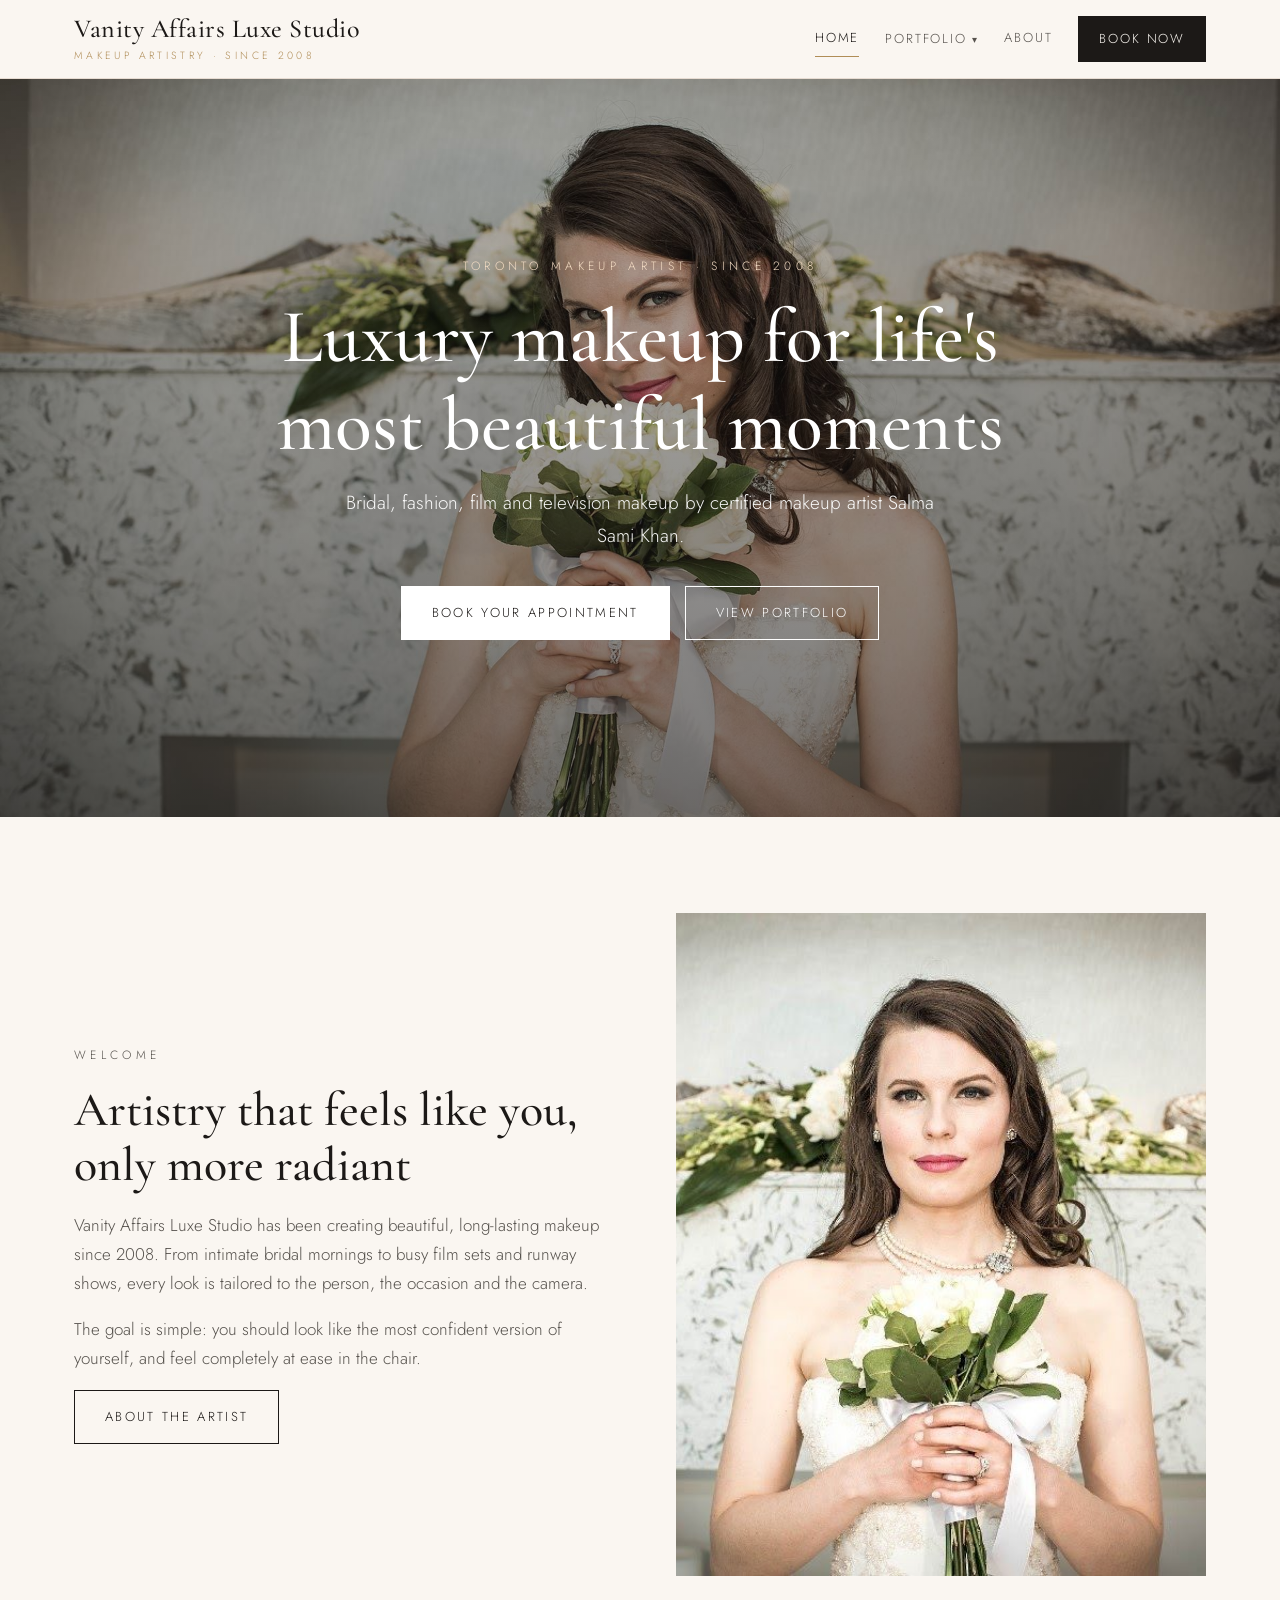
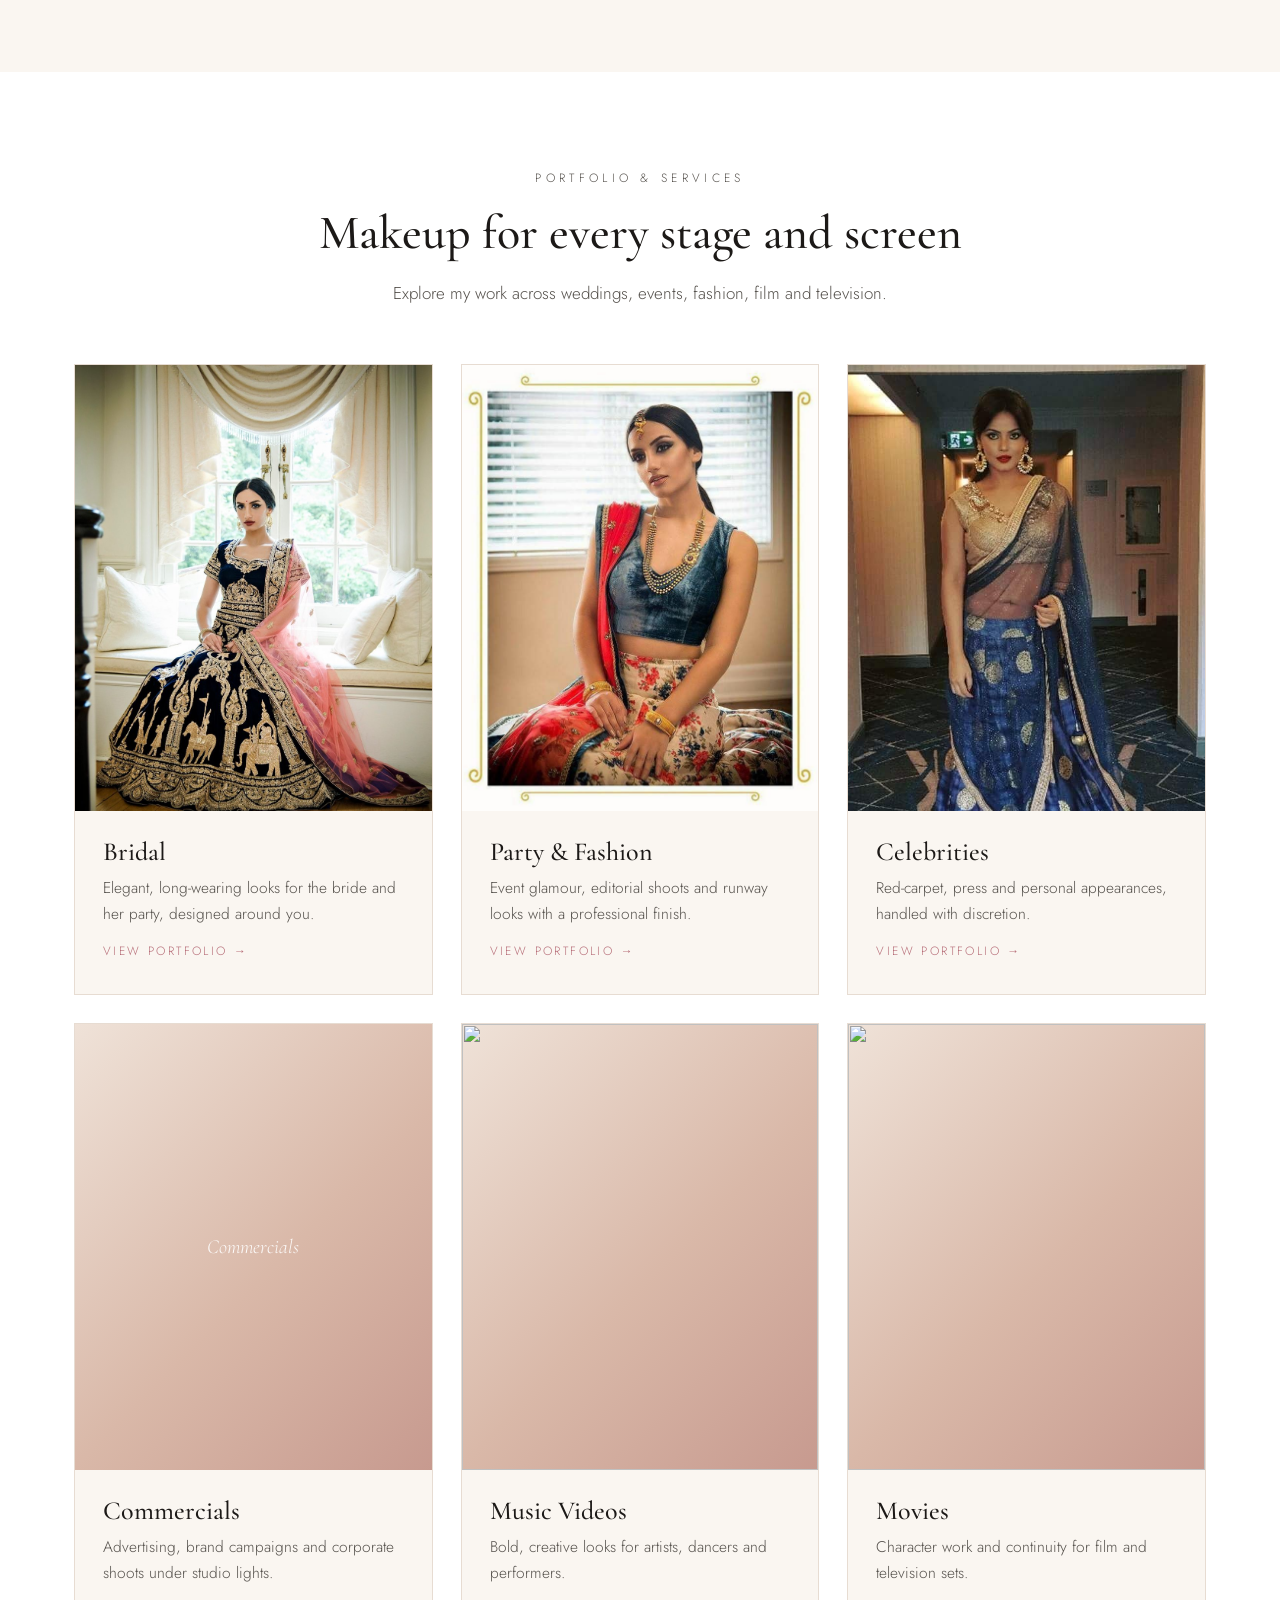
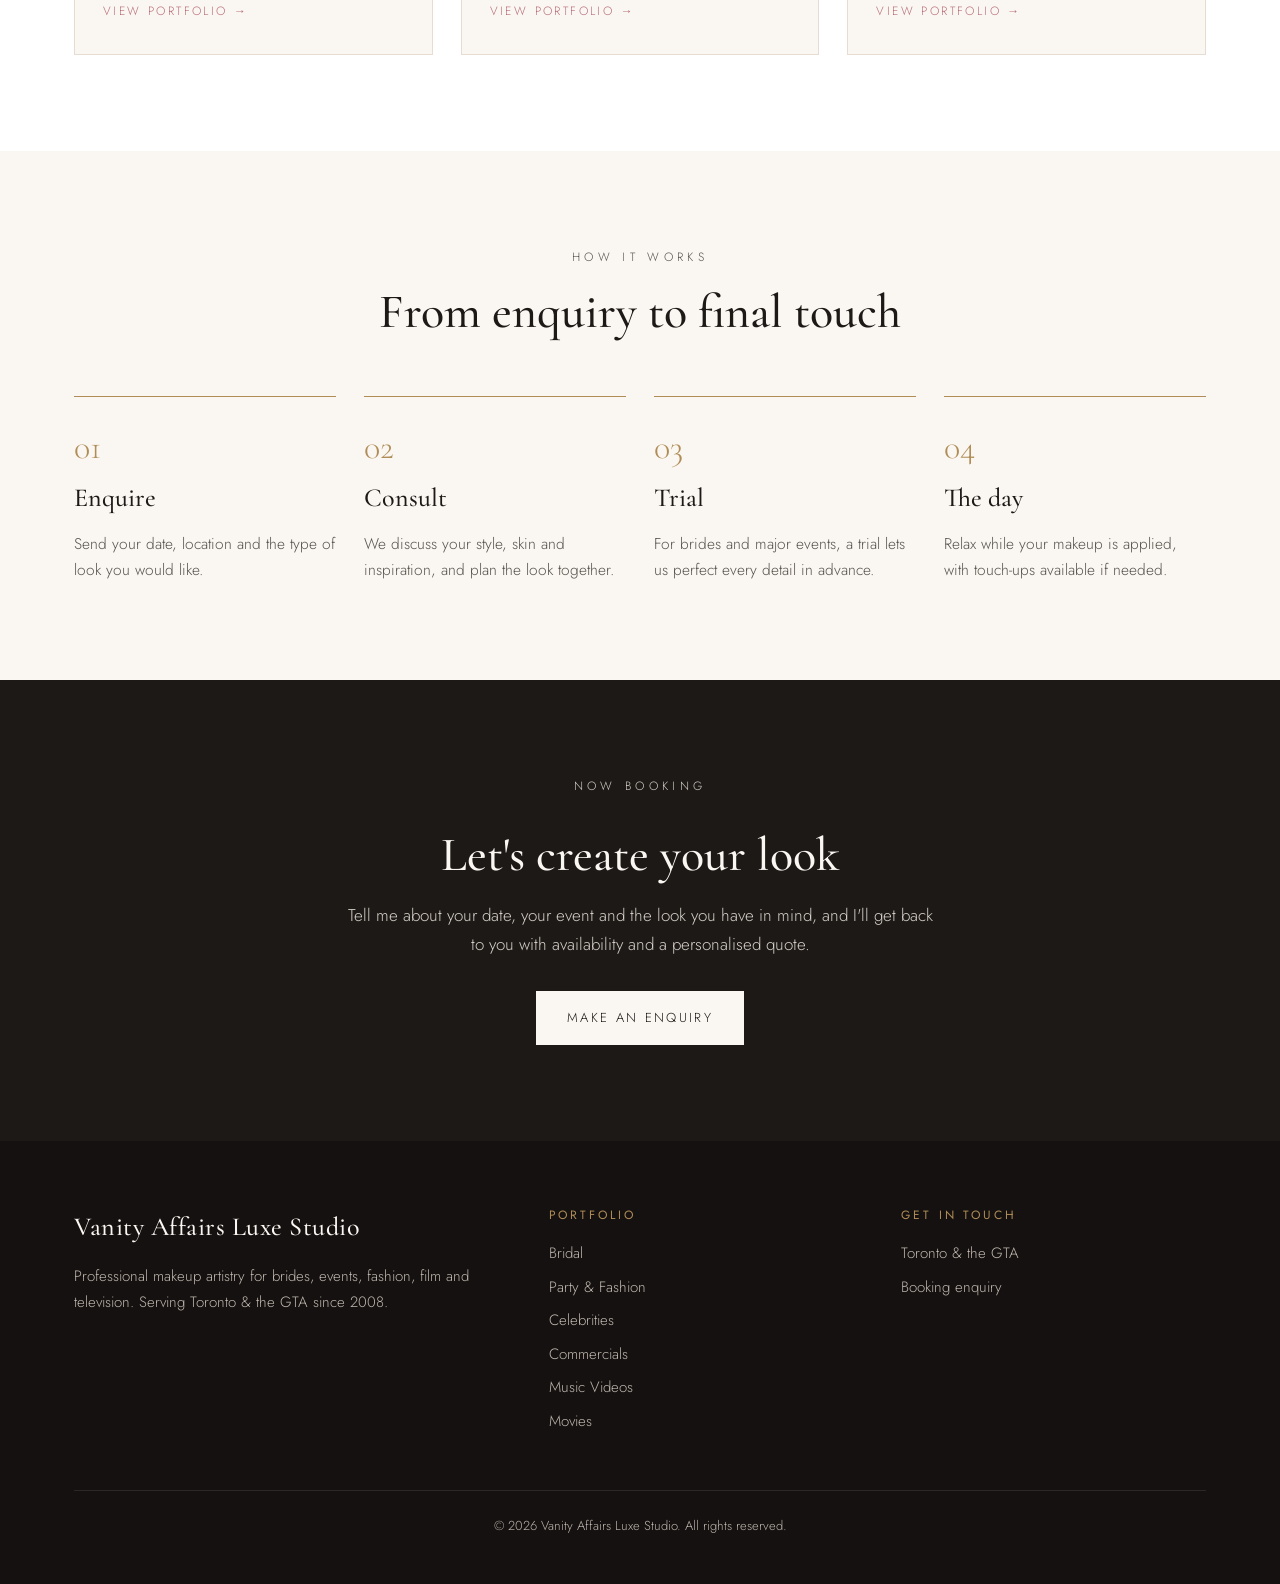
==== index.html @ a789eddb "Embed music video and film YouTube videos from the Google Site Co-Authored-By: Claude Opus 5.5 <nore" ====
<!DOCTYPE html>
<html lang="en">
<head>
<meta charset="utf-8">
<meta name="viewport" content="width=device-width, initial-scale=1">
<title>Vanity Affairs Luxe Studio | Bridal, Film &amp; Fashion Makeup Artist in Toronto</title>
<meta name="description" content="Vanity Affairs Luxe Studio: luxury bridal, party, fashion, film and television makeup in Toronto and the GTA since 2008.">
<meta property="og:title" content="Vanity Affairs Luxe Studio | Bridal, Film &amp; Fashion Makeup Artist in Toronto">
<meta property="og:description" content="Vanity Affairs Luxe Studio: luxury bridal, party, fashion, film and television makeup in Toronto and the GTA since 2008.">
<meta property="og:type" content="website">
<link rel="preconnect" href="https://fonts.googleapis.com">
<link rel="preconnect" href="https://fonts.gstatic.com" crossorigin>
<link href="https://fonts.googleapis.com/css2?family=Cormorant+Garamond:ital,wght@0,400;0,500;1,400&family=Jost:wght@300;400&display=swap" rel="stylesheet">
<link rel="stylesheet" href="assets/style.css">
</head>
<body>
<header class="site-header">
  <div class="wrap header-inner">
    <a class="brand" href="index.html">
      <span class="brand-name">Vanity Affairs Luxe Studio</span>
      <span class="brand-tag">Makeup Artistry · Since 2008</span>
    </a>
    <button class="menu-toggle" aria-label="Open menu" aria-expanded="false"><span></span><span></span><span></span></button>
    <nav class="nav" aria-label="Main">
      <a href="index.html" aria-current="page">Home</a>
      <div class="dropdown">
        <button type="button">Portfolio</button>
        <div class="dropdown-menu">
<a href="bridal.html">Bridal</a>
<a href="party-fashion.html">Party &amp; Fashion</a>
<a href="celebrities.html">Celebrities</a>
<a href="commercials.html">Commercials</a>
<a href="music-videos.html">Music Videos</a>
<a href="movies.html">Movies</a>
        </div>
      </div>
      <a href="about.html">About</a>
      <a class="btn" href="contact.html">Book Now</a>
    </nav>
  </div>
</header>
<main>
<section class="hero" style="background-image: linear-gradient(180deg, rgba(28,25,23,.30), rgba(28,25,23,.60)), url(images/home/hero.jpg)">
  <div class="hero-inner">
    <p class="eyebrow">Toronto Makeup Artist · Since 2008</p>
    <h1>Luxury makeup for life's most beautiful moments</h1>
    <p class="lead">Bridal, fashion, film and television makeup by certified makeup artist Salma Sami Khan.</p>
    <a class="btn" href="contact.html">Book your appointment</a>
    <a class="btn btn-ghost" href="#portfolio">View portfolio</a>
  </div>
</section>

<section>
  <div class="wrap intro-grid">
    <div>
      <p class="eyebrow">Welcome</p>
      <h2>Artistry that feels like you, only more radiant</h2>
      <p>Vanity Affairs Luxe Studio has been creating beautiful, long-lasting makeup since 2008. From intimate bridal mornings to busy film sets and runway shows, every look is tailored to the person, the occasion and the camera.</p>
      <p>The goal is simple: you should look like the most confident version of yourself, and feel completely at ease in the chair.</p>
      <a class="btn btn-ghost" href="about.html">About the artist</a>
    </div>
    <div class="photo"><img src="images/bridal/02.jpg" alt="Bride with soft glam makeup holding a white bouquet" loading="lazy"></div>
  </div>
</section>

<section class="alt" id="portfolio">
  <div class="wrap">
    <div class="section-head">
      <p class="eyebrow">Portfolio & Services</p>
      <h2>Makeup for every stage and screen</h2>
      <p>Explore my work across weddings, events, fashion, film and television.</p>
    </div>
    <div class="cards">
<a class="card" href="bridal.html">
  <div class="photo"><img src="images/bridal/01.jpg" alt="" loading="lazy"></div>
  <div class="card-body"><h3>Bridal</h3><p>Elegant, long-wearing looks for the bride and her party, designed around you.</p><span class="card-link">View portfolio →</span></div>
</a>
<a class="card" href="party-fashion.html">
  <div class="photo"><img src="images/party-fashion/01.jpg" alt="" loading="lazy"></div>
  <div class="card-body"><h3>Party &amp; Fashion</h3><p>Event glamour, editorial shoots and runway looks with a professional finish.</p><span class="card-link">View portfolio →</span></div>
</a>
<a class="card" href="celebrities.html">
  <div class="photo"><img src="images/celebrities/01.jpg" alt="" loading="lazy"></div>
  <div class="card-body"><h3>Celebrities</h3><p>Red-carpet, press and personal appearances, handled with discretion.</p><span class="card-link">View portfolio →</span></div>
</a>
<a class="card" href="commercials.html">
  <div class="photo placeholder" data-label="Commercials"></div>
  <div class="card-body"><h3>Commercials</h3><p>Advertising, brand campaigns and corporate shoots under studio lights.</p><span class="card-link">View portfolio →</span></div>
</a>
<a class="card" href="music-videos.html">
  <div class="photo"><img src="https://i.ytimg.com/vi/5KL-JAe4KfM/hqdefault.jpg" alt="" loading="lazy"></div>
  <div class="card-body"><h3>Music Videos</h3><p>Bold, creative looks for artists, dancers and performers.</p><span class="card-link">View portfolio →</span></div>
</a>
<a class="card" href="movies.html">
  <div class="photo"><img src="https://i.ytimg.com/vi/oJsH4sM5BdM/hqdefault.jpg" alt="" loading="lazy"></div>
  <div class="card-body"><h3>Movies</h3><p>Character work and continuity for film and television sets.</p><span class="card-link">View portfolio →</span></div>
</a>
    </div>
  </div>
</section>

<section>
  <div class="wrap">
    <div class="section-head">
      <p class="eyebrow">How it works</p>
      <h2>From enquiry to final touch</h2>
    </div>
    <div class="steps">
      <div class="step"><h3>Enquire</h3><p>Send your date, location and the type of look you would like.</p></div>
      <div class="step"><h3>Consult</h3><p>We discuss your style, skin and inspiration, and plan the look together.</p></div>
      <div class="step"><h3>Trial</h3><p>For brides and major events, a trial lets us perfect every detail in advance.</p></div>
      <div class="step"><h3>The day</h3><p>Relax while your makeup is applied, with touch-ups available if needed.</p></div>
    </div>
  </div>
</section>

<section class="cta-band">
  <div class="wrap">
    <p class="eyebrow">Now booking</p>
    <h2>Let's create your look</h2>
    <p>Tell me about your date, your event and the look you have in mind, and I'll get back to you with availability and a personalised quote.</p>
    <a class="btn" href="contact.html">Make an enquiry</a>
  </div>
</section>
</main>
<footer class="site-footer">
  <div class="wrap">
    <div class="footer-grid">
      <div>
        <span class="brand-name">Vanity Affairs Luxe Studio</span>
        <p>Professional makeup artistry for brides, events, fashion, film and television. Serving Toronto &amp; the GTA since 2008.</p>
      </div>
      <div>
        <h4>Portfolio</h4>
        <ul>
<li><a href="bridal.html">Bridal</a></li>
<li><a href="party-fashion.html">Party &amp; Fashion</a></li>
<li><a href="celebrities.html">Celebrities</a></li>
<li><a href="commercials.html">Commercials</a></li>
<li><a href="music-videos.html">Music Videos</a></li>
<li><a href="movies.html">Movies</a></li>
        </ul>
      </div>
      <div>
        <h4>Get in touch</h4>
        <ul>
<li>Toronto &amp; the GTA</li>
          <li><a href="contact.html">Booking enquiry</a></li>
        </ul>
      </div>
    </div>
    <p class="copyright">© <span id="year">2026</span> Vanity Affairs Luxe Studio. All rights reserved.</p>
  </div>
</footer>
<script>
  document.getElementById('year').textContent = new Date().getFullYear();
  const t = document.querySelector('.menu-toggle'), n = document.querySelector('.nav');
  t.addEventListener('click', () => { const o = n.classList.toggle('open'); t.setAttribute('aria-expanded', o); });
</script>
</body>
</html>
---- assets/style.css ----
/* Vanity Affairs Luxe Studio — site styles */
:root {
  --ink: #1c1917;
  --ink-soft: #57534e;
  --cream: #faf6f1;
  --blush: #f1e4dc;
  --rose: #b76e79;
  --gold: #b08d57;
  --line: #e7dcd2;
  --white: #ffffff;
  --serif: "Cormorant Garamond", Georgia, "Times New Roman", serif;
  --sans: "Jost", "Helvetica Neue", Arial, sans-serif;
  --max: 1180px;
}

*, *::before, *::after { box-sizing: border-box; }
html { scroll-behavior: smooth; }
body {
  margin: 0;
  font-family: var(--sans);
  font-weight: 300;
  color: var(--ink);
  background: var(--cream);
  line-height: 1.7;
  font-size: 17px;
}
img { max-width: 100%; display: block; }
a { color: inherit; }

.wrap { max-width: var(--max); margin: 0 auto; padding: 0 24px; }

/* ---------- Header ---------- */
.site-header {
  position: sticky; top: 0; z-index: 50;
  background: rgba(250, 246, 241, 0.94);
  backdrop-filter: blur(8px);
  border-bottom: 1px solid var(--line);
}
.header-inner {
  display: flex; align-items: center; justify-content: space-between;
  height: 78px;
}
.brand { text-decoration: none; line-height: 1.1; }
.brand-name {
  font-family: var(--serif); font-size: 26px; font-weight: 500; letter-spacing: 0.02em;
  display: block;
}
.brand-tag {
  font-size: 10.5px; letter-spacing: 0.32em; text-transform: uppercase; color: var(--gold);
}
.nav { display: flex; align-items: center; gap: 26px; }
.nav a {
  text-decoration: none; font-size: 13px; letter-spacing: 0.14em; text-transform: uppercase;
  color: var(--ink-soft); padding: 6px 0; border-bottom: 1px solid transparent;
  transition: color .2s, border-color .2s;
}
.nav a:hover, .nav a[aria-current="page"] { color: var(--ink); border-color: var(--gold); }
.dropdown { position: relative; }
.dropdown > button {
  background: none; border: 0; font: inherit; cursor: pointer;
  font-size: 13px; letter-spacing: 0.14em; text-transform: uppercase; color: var(--ink-soft);
  padding: 6px 0;
}
.dropdown > button::after { content: " ▾"; font-size: 10px; }
.dropdown-menu {
  position: absolute; top: 100%; left: -18px; min-width: 210px;
  background: var(--white); border: 1px solid var(--line);
  box-shadow: 0 18px 40px rgba(28, 25, 23, 0.08);
  padding: 10px 0; display: none;
}
.dropdown:hover .dropdown-menu, .dropdown:focus-within .dropdown-menu { display: block; }
.dropdown-menu a { display: block; padding: 9px 20px; border: 0; }
.dropdown-menu a:hover { background: var(--cream); }

.btn {
  display: inline-block; text-decoration: none; cursor: pointer;
  font-family: var(--sans); font-size: 13px; letter-spacing: 0.18em; text-transform: uppercase;
  padding: 15px 30px; border: 1px solid var(--ink); background: var(--ink); color: var(--cream);
  transition: background .2s, color .2s;
}
.btn:hover { background: transparent; color: var(--ink); }
.btn-ghost { background: transparent; color: var(--ink); }
.btn-ghost:hover { background: var(--ink); color: var(--cream); }
.nav .btn { padding: 11px 20px; color: var(--cream); border-bottom: 1px solid var(--ink); }
.nav .btn:hover { color: var(--ink); }

.menu-toggle { display: none; background: none; border: 0; cursor: pointer; padding: 8px; }
.menu-toggle span { display: block; width: 24px; height: 1.5px; background: var(--ink); margin: 6px 0; }

/* ---------- Hero ---------- */
.hero {
  position: relative; min-height: 82vh; display: grid; place-items: center; text-align: center;
  background:
    linear-gradient(180deg, rgba(28,25,23,.25), rgba(28,25,23,.55)),
    var(--hero-img, linear-gradient(135deg, #d9b8a8 0%, #b76e79 45%, #5b3a3f 100%));
  background-size: cover; background-position: center;
  color: var(--white);
}
.hero-inner { max-width: 780px; padding: 80px 24px; }
.eyebrow {
  font-size: 12px; letter-spacing: 0.36em; text-transform: uppercase; color: var(--gold);
  margin: 0 0 18px;
}
.hero .eyebrow { color: #f3dcc4; }
h1, h2, h3 { font-family: var(--serif); font-weight: 500; line-height: 1.15; margin: 0 0 18px; }
h1 { font-size: clamp(42px, 6vw, 76px); }
h2 { font-size: clamp(32px, 4vw, 48px); }
h3 { font-size: 26px; }
.hero p.lead { font-size: 19px; max-width: 600px; margin: 0 auto 34px; opacity: .95; }
.hero .btn { background: var(--white); color: var(--ink); border-color: var(--white); }
.hero .btn:hover { background: transparent; color: var(--white); }
.hero .btn-ghost { background: transparent; color: var(--white); border-color: var(--white); margin-left: 10px; }
.hero .btn-ghost:hover { background: var(--white); color: var(--ink); }

.page-hero {
  padding: 110px 0 80px; text-align: center;
  background: linear-gradient(180deg, var(--blush), var(--cream));
}
.page-hero p { max-width: 680px; margin: 0 auto; color: var(--ink-soft); font-size: 18px; }

/* ---------- Sections ---------- */
section { padding: 96px 0; }
.section-head { text-align: center; max-width: 720px; margin: 0 auto 56px; }
.section-head p { color: var(--ink-soft); }
.alt { background: var(--white); }
.divider { width: 60px; height: 1px; background: var(--gold); margin: 0 auto 22px; border: 0; }

.intro-grid { display: grid; grid-template-columns: 1fr 1fr; gap: 72px; align-items: center; }
.intro-grid p { color: var(--ink-soft); }

/* Service cards */
.cards { display: grid; grid-template-columns: repeat(3, 1fr); gap: 28px; }
.card {
  text-decoration: none; background: var(--white); border: 1px solid var(--line);
  transition: transform .25s, box-shadow .25s;
}
.alt .card { background: var(--cream); }
.card:hover { transform: translateY(-4px); box-shadow: 0 20px 44px rgba(28,25,23,.08); }
.card-body { padding: 26px 28px 30px; }
.card-body h3 { margin-bottom: 8px; }
.card-body p { margin: 0; color: var(--ink-soft); font-size: 15.5px; }
.card-link {
  display: inline-block; margin-top: 14px; font-size: 12px; letter-spacing: .2em;
  text-transform: uppercase; color: var(--rose);
}

/* Photos & placeholders */
.photo {
  position: relative; aspect-ratio: 4 / 5; overflow: hidden;
  background: linear-gradient(135deg, #efe2d8, #d9b8a8 55%, #c79a8f);
}
.photo.wide { aspect-ratio: 4 / 3; }
.photo img { width: 100%; height: 100%; object-fit: cover; object-position: center 25%; transition: transform .5s; }
.card:hover .photo img, .gallery .photo:hover img { transform: scale(1.04); }
.photo.placeholder::after {
  content: attr(data-label);
  position: absolute; inset: 0; display: grid; place-items: center; text-align: center;
  font-family: var(--serif); font-style: italic; font-size: 20px; color: rgba(255,255,255,.92);
  padding: 20px;
}
.photo.placeholder:nth-child(3n+2) { background: linear-gradient(135deg, #e9dccf, #c9a27e 60%, #9b7656); }
.photo.placeholder:nth-child(3n) { background: linear-gradient(135deg, #f0e4e1, #c79aa1 55%, #8e5d66); }

.gallery { display: grid; grid-template-columns: repeat(3, 1fr); gap: 18px; }

/* Lists */
.feature-list { list-style: none; padding: 0; margin: 26px 0 0; }
.feature-list li { padding: 12px 0 12px 30px; border-bottom: 1px solid var(--line); position: relative; }
.feature-list li::before { content: "✦"; position: absolute; left: 0; color: var(--gold); font-size: 13px; top: 15px; }

.two-col { display: grid; grid-template-columns: 1fr 1fr; gap: 64px; }

/* Steps */
.steps { display: grid; grid-template-columns: repeat(4, 1fr); gap: 28px; counter-reset: step; }
.step { border-top: 1px solid var(--gold); padding-top: 22px; }
.step::before {
  counter-increment: step; content: "0" counter(step);
  font-family: var(--serif); font-size: 34px; color: var(--gold); display: block; margin-bottom: 6px;
}
.step p { color: var(--ink-soft); font-size: 15.5px; margin: 0; }

/* CTA band */
.cta-band { background: var(--ink); color: var(--cream); text-align: center; }
.cta-band p { color: #d6cfc7; max-width: 600px; margin: 0 auto 32px; }
.cta-band .btn { background: var(--cream); color: var(--ink); border-color: var(--cream); }
.cta-band .btn:hover { background: transparent; color: var(--cream); }

/* Contact */
.contact-grid { display: grid; grid-template-columns: 1fr 1.2fr; gap: 64px; }
.contact-item { padding: 18px 0; border-bottom: 1px solid var(--line); }
.contact-item span { display: block; font-size: 12px; letter-spacing: .22em; text-transform: uppercase; color: var(--gold); }
.contact-item a, .contact-item strong { font-weight: 400; text-decoration: none; font-size: 18px; }
form { display: grid; gap: 18px; }
label { font-size: 12px; letter-spacing: .2em; text-transform: uppercase; color: var(--ink-soft); }
input, select, textarea {
  width: 100%; margin-top: 6px; font: inherit; font-size: 16px;
  padding: 13px 14px; border: 1px solid var(--line); background: var(--white); color: var(--ink);
}
input:focus, select:focus, textarea:focus { outline: none; border-color: var(--gold); }
.form-row { display: grid; grid-template-columns: 1fr 1fr; gap: 18px; }
.note { font-size: 14px; color: var(--ink-soft); }

/* Footer */
.site-footer { background: #141110; color: #bfb6ad; padding: 64px 0 34px; font-size: 15px; }
.footer-grid { display: grid; grid-template-columns: 1.4fr 1fr 1fr; gap: 48px; }
.site-footer .brand-name { color: var(--cream); }
.site-footer h4 { font-family: var(--sans); font-weight: 400; font-size: 12px; letter-spacing: .24em; text-transform: uppercase; color: var(--gold); margin: 0 0 16px; }
.site-footer ul { list-style: none; padding: 0; margin: 0; }
.site-footer li { margin-bottom: 8px; }
.site-footer a { text-decoration: none; }
.site-footer a:hover { color: var(--cream); }
.copyright { border-top: 1px solid #2c2725; margin-top: 48px; padding-top: 24px; font-size: 13px; text-align: center; }

/* ---------- Responsive ---------- */
@media (max-width: 960px) {
  .cards, .gallery { grid-template-columns: repeat(2, 1fr); }
  .steps { grid-template-columns: repeat(2, 1fr); }
  .intro-grid, .two-col, .contact-grid { grid-template-columns: 1fr; gap: 40px; }
  .footer-grid { grid-template-columns: 1fr 1fr; }
  .menu-toggle { display: block; }
  .nav {
    position: absolute; top: 78px; left: 0; right: 0; flex-direction: column; align-items: flex-start;
    gap: 0; background: var(--cream); border-bottom: 1px solid var(--line); padding: 10px 24px 24px;
    display: none;
  }
  .nav.open { display: flex; }
  .nav > a, .dropdown { width: 100%; padding: 12px 0; border-bottom: 1px solid var(--line); }
  .dropdown-menu { position: static; display: block; box-shadow: none; border: 0; background: transparent; padding: 4px 0 0 14px; }
  .dropdown > button { display: none; }
  .nav .btn { margin-top: 16px; }
}
@media (max-width: 600px) {
  body { font-size: 16px; }
  section { padding: 70px 0; }
  .cards, .gallery, .steps, .footer-grid, .form-row { grid-template-columns: 1fr; }
  .hero .btn-ghost { margin: 12px 0 0; }
}

/* Videos */
.video-grid { display: grid; grid-template-columns: repeat(2, 1fr); gap: 40px 28px; }
.video { margin: 0; }
.video-frame { position: relative; aspect-ratio: 16 / 9; background: #141110; }
.video-frame iframe { position: absolute; inset: 0; width: 100%; height: 100%; border: 0; }
.video figcaption { font-family: var(--serif); font-size: 21px; margin-top: 12px; }
@media (max-width: 760px) { .video-grid { grid-template-columns: 1fr; } }
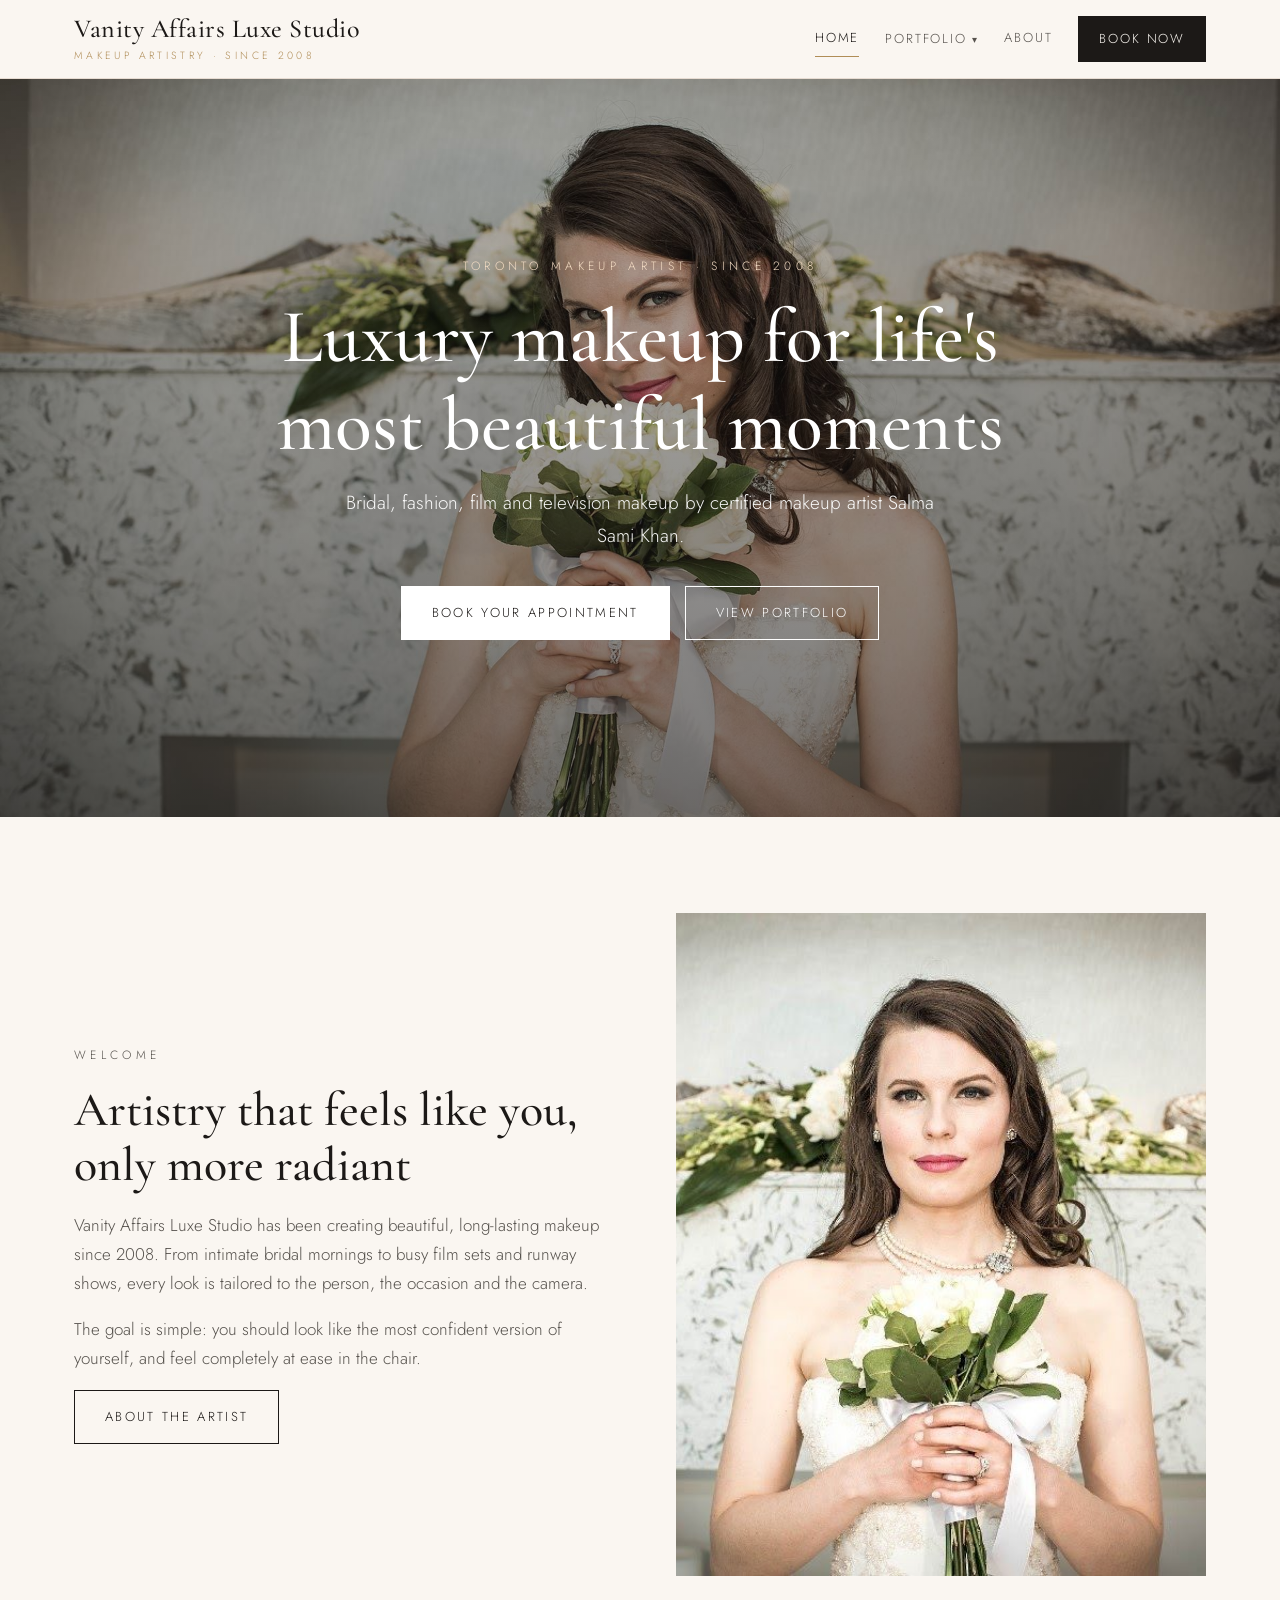
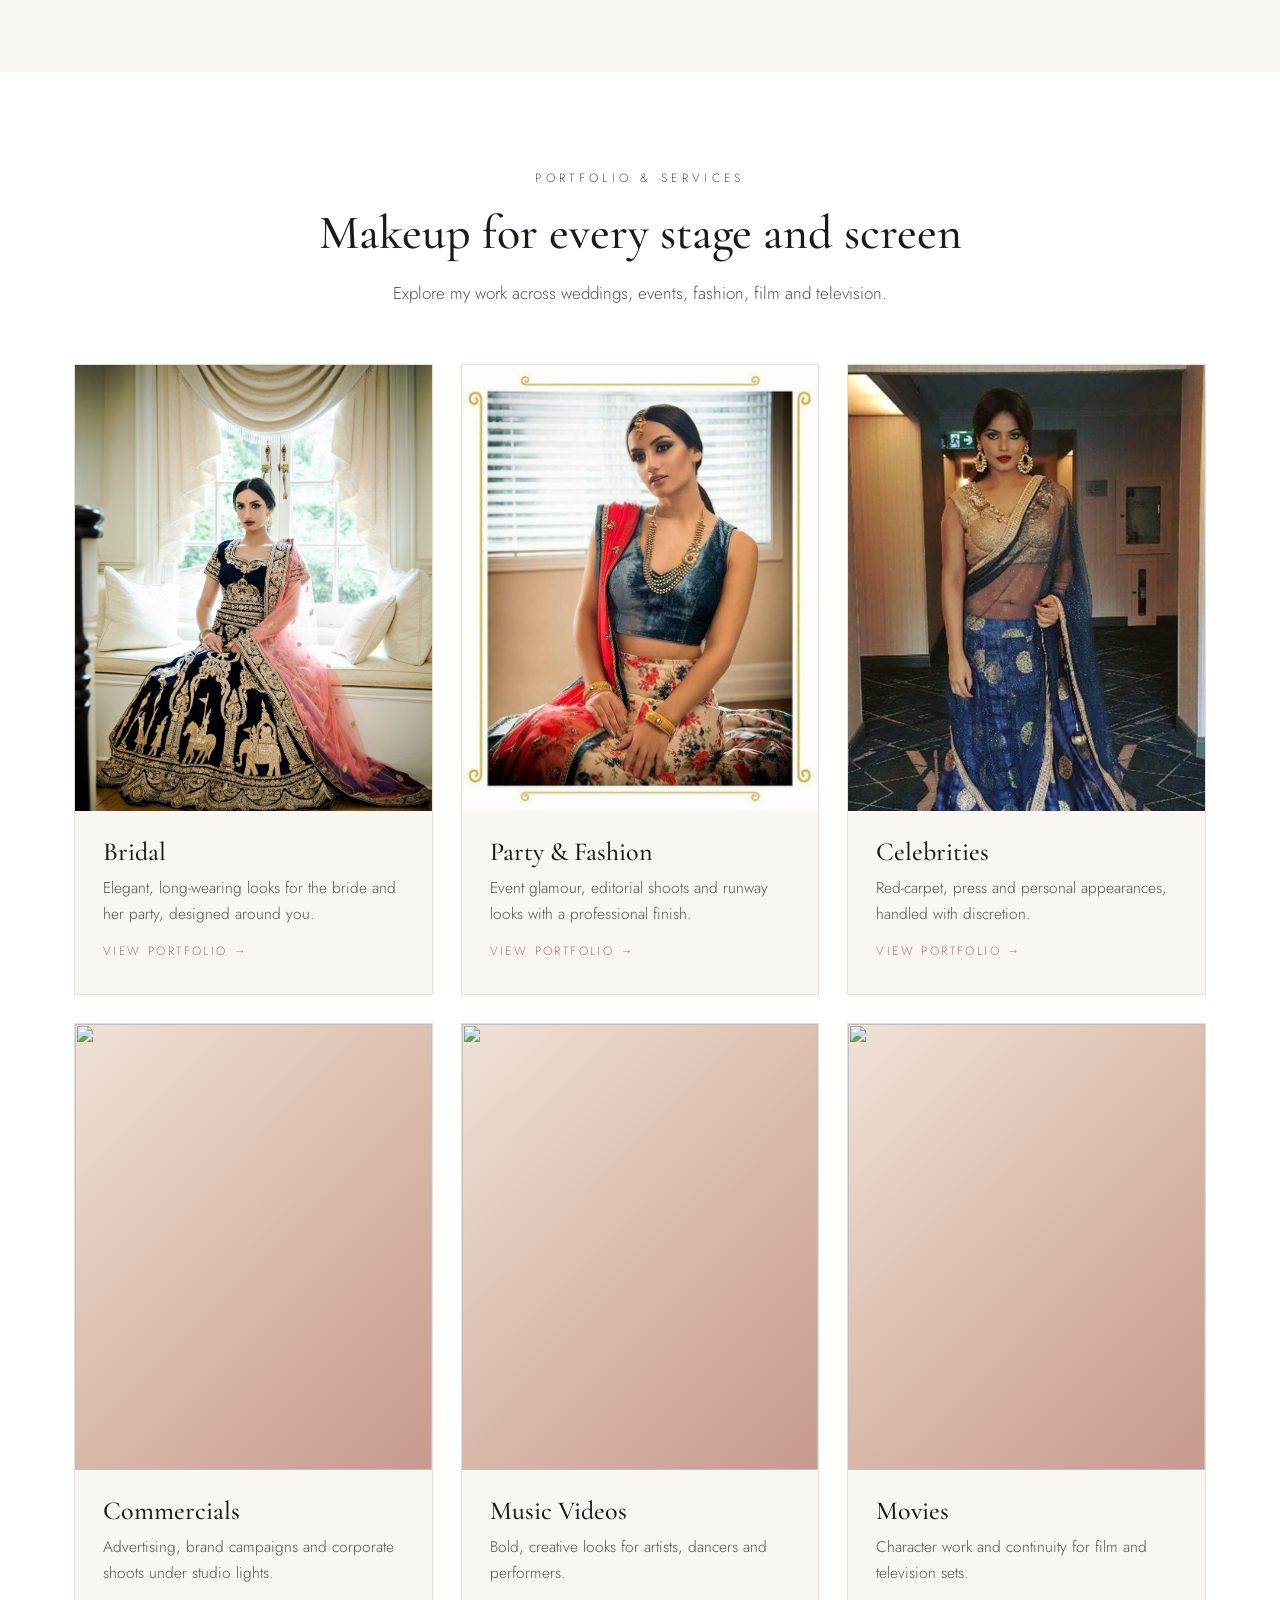
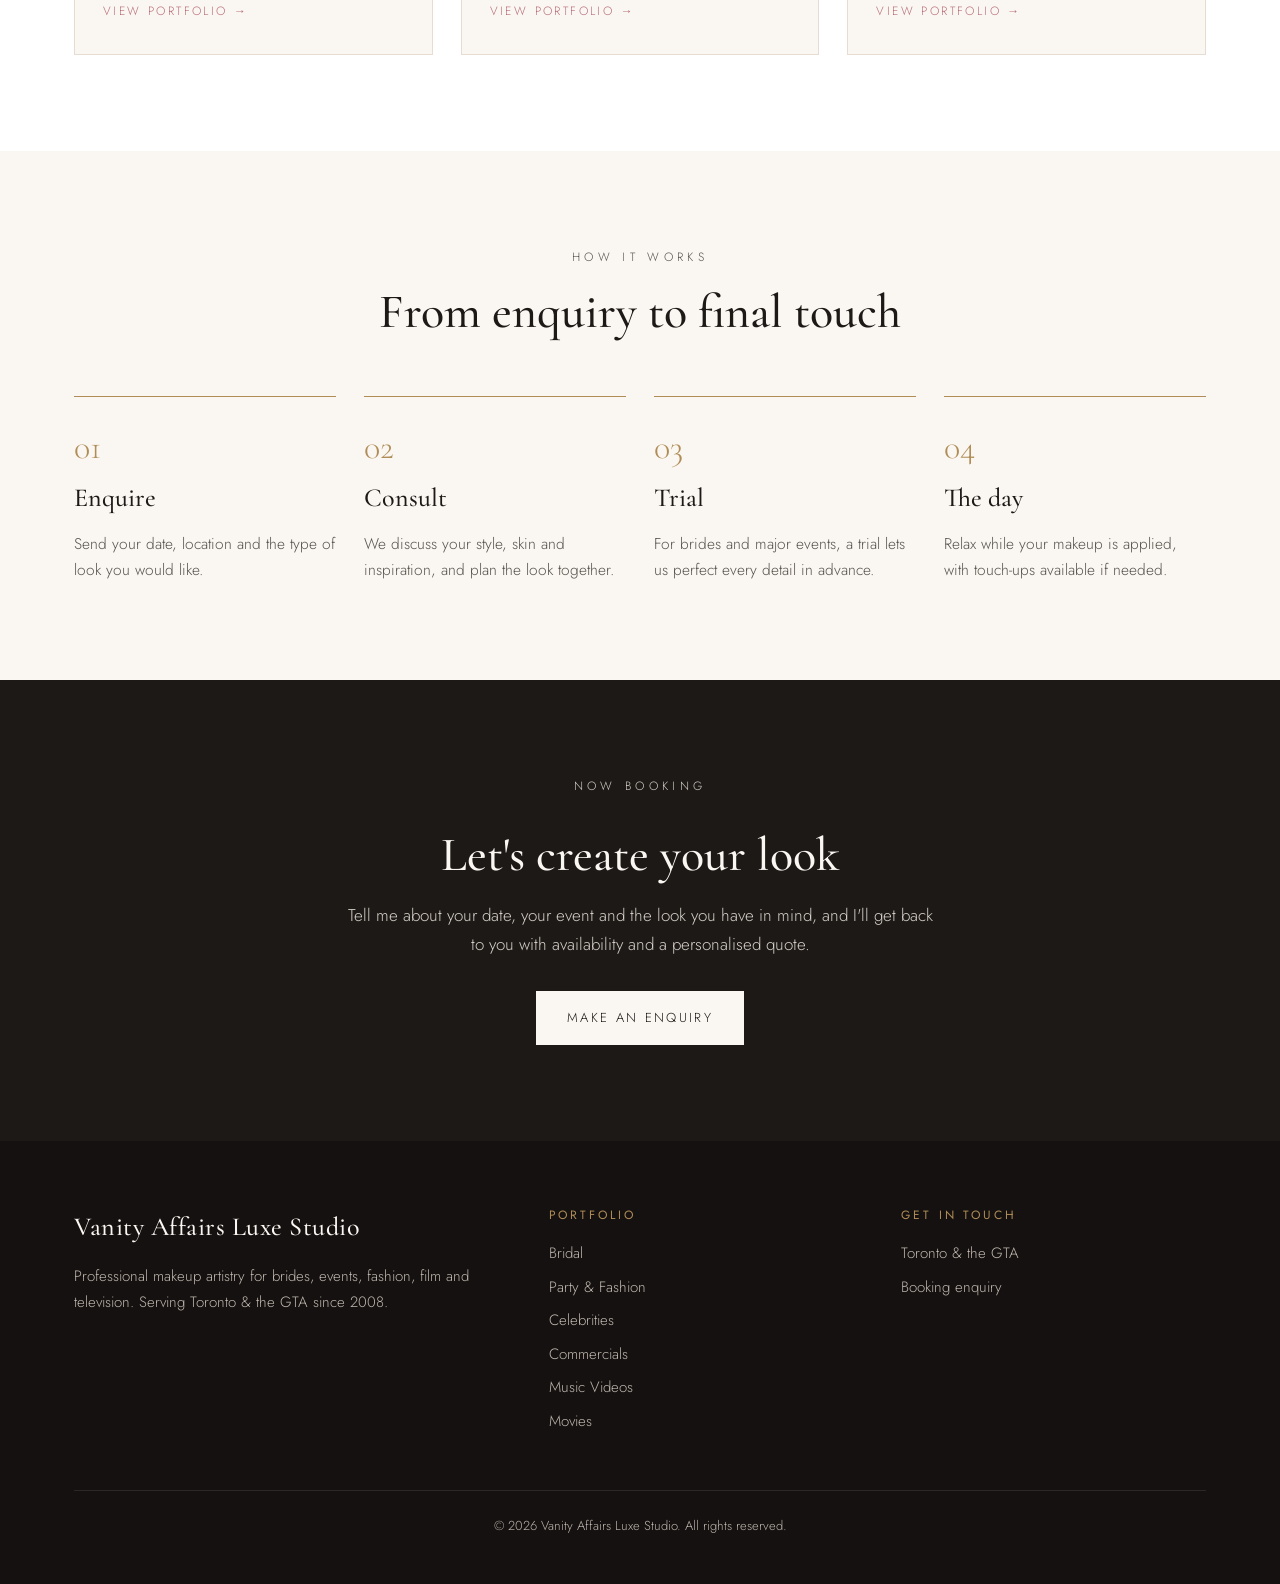
==== commit 0aa28e01: "Add Commercials videos and larger full-width video layout Co-Authored-By: Claude Opus 5.5 <noreply@a" ====
--- a/index.html
+++ b/index.html
@@ -84,7 +84,7 @@
   <div class="card-body"><h3>Celebrities</h3><p>Red-carpet, press and personal appearances, handled with discretion.</p><span class="card-link">View portfolio →</span></div>
 </a>
 <a class="card" href="commercials.html">
-  <div class="photo placeholder" data-label="Commercials"></div>
+  <div class="photo"><img src="https://i.ytimg.com/vi/IFmXWZLXHQU/hqdefault.jpg" alt="" loading="lazy"></div>
   <div class="card-body"><h3>Commercials</h3><p>Advertising, brand campaigns and corporate shoots under studio lights.</p><span class="card-link">View portfolio →</span></div>
 </a>
 <a class="card" href="music-videos.html">
--- a/assets/style.css
+++ b/assets/style.css
@@ -243,3 +243,5 @@
 .video-frame iframe { position: absolute; inset: 0; width: 100%; height: 100%; border: 0; }
 .video figcaption { font-family: var(--serif); font-size: 21px; margin-top: 12px; }
 @media (max-width: 760px) { .video-grid { grid-template-columns: 1fr; } }
+.video.featured { grid-column: 1 / -1; }
+.video.featured figcaption { font-size: 26px; }
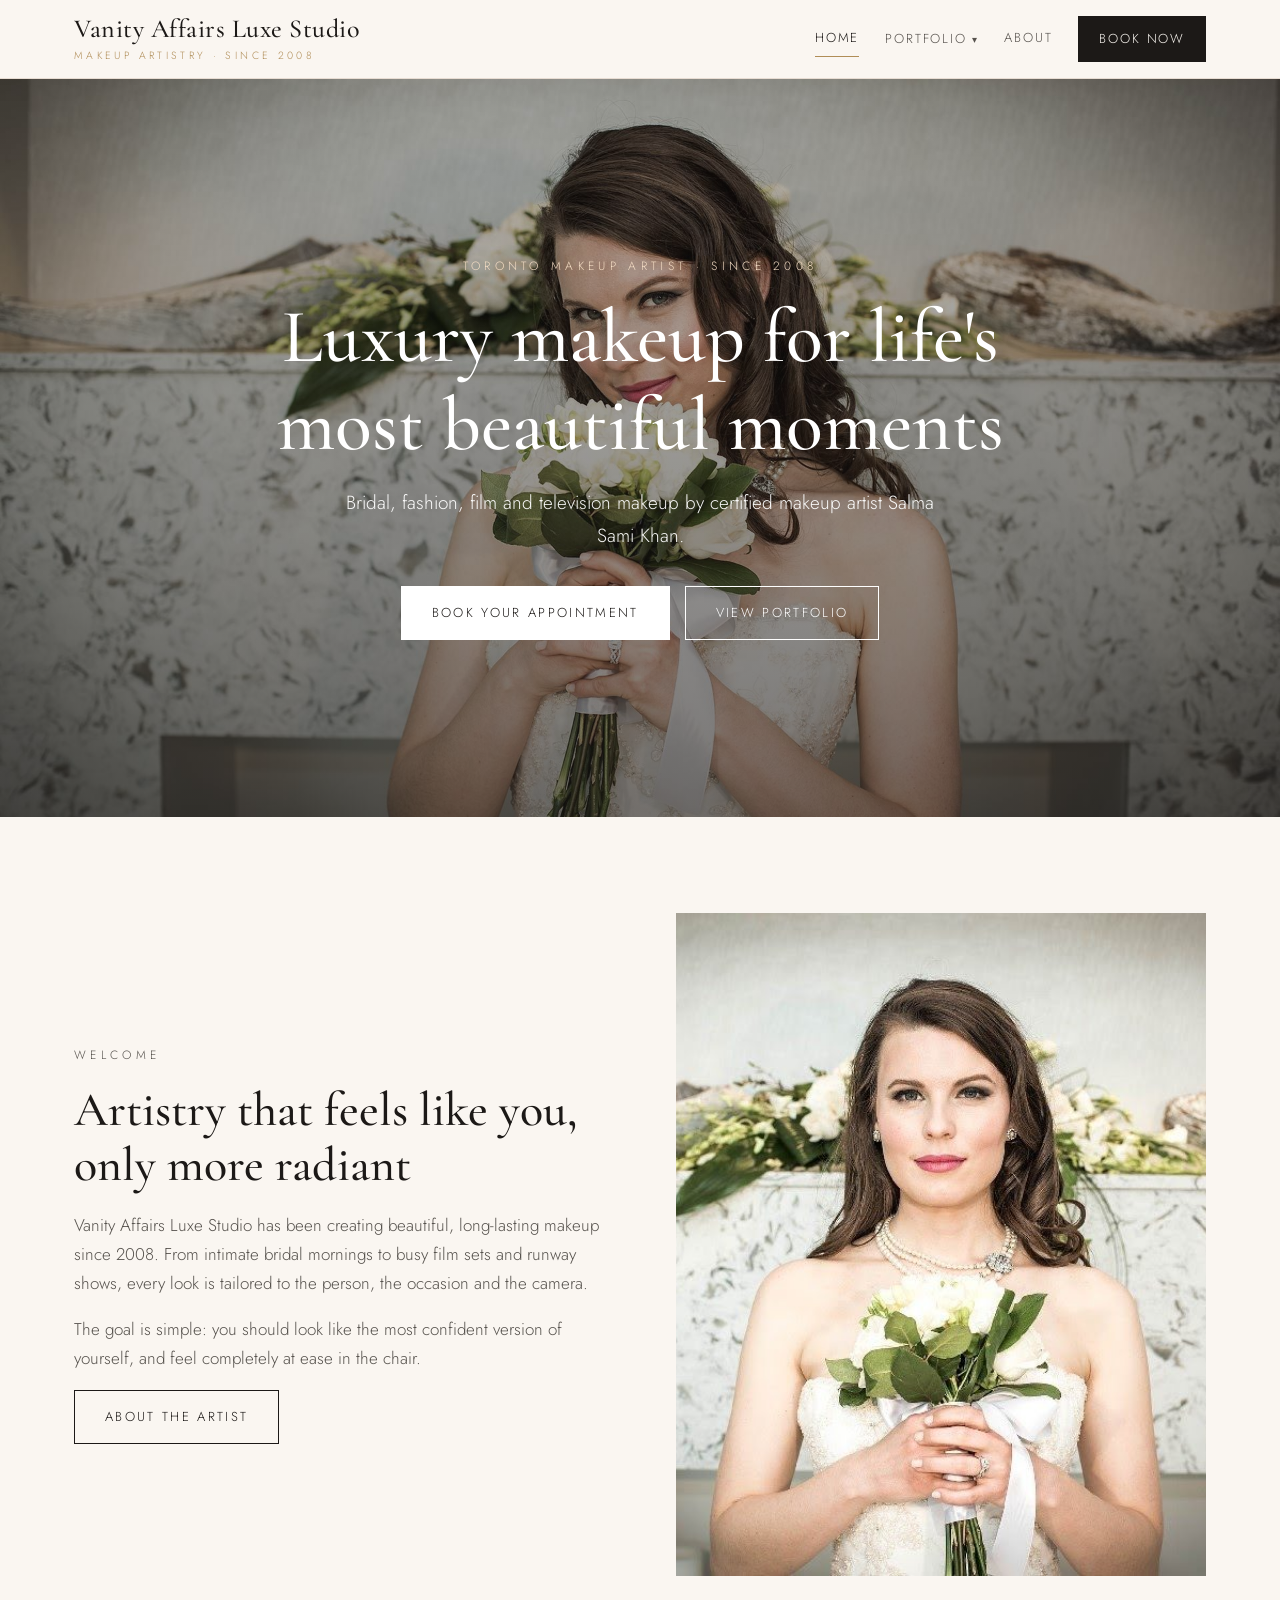
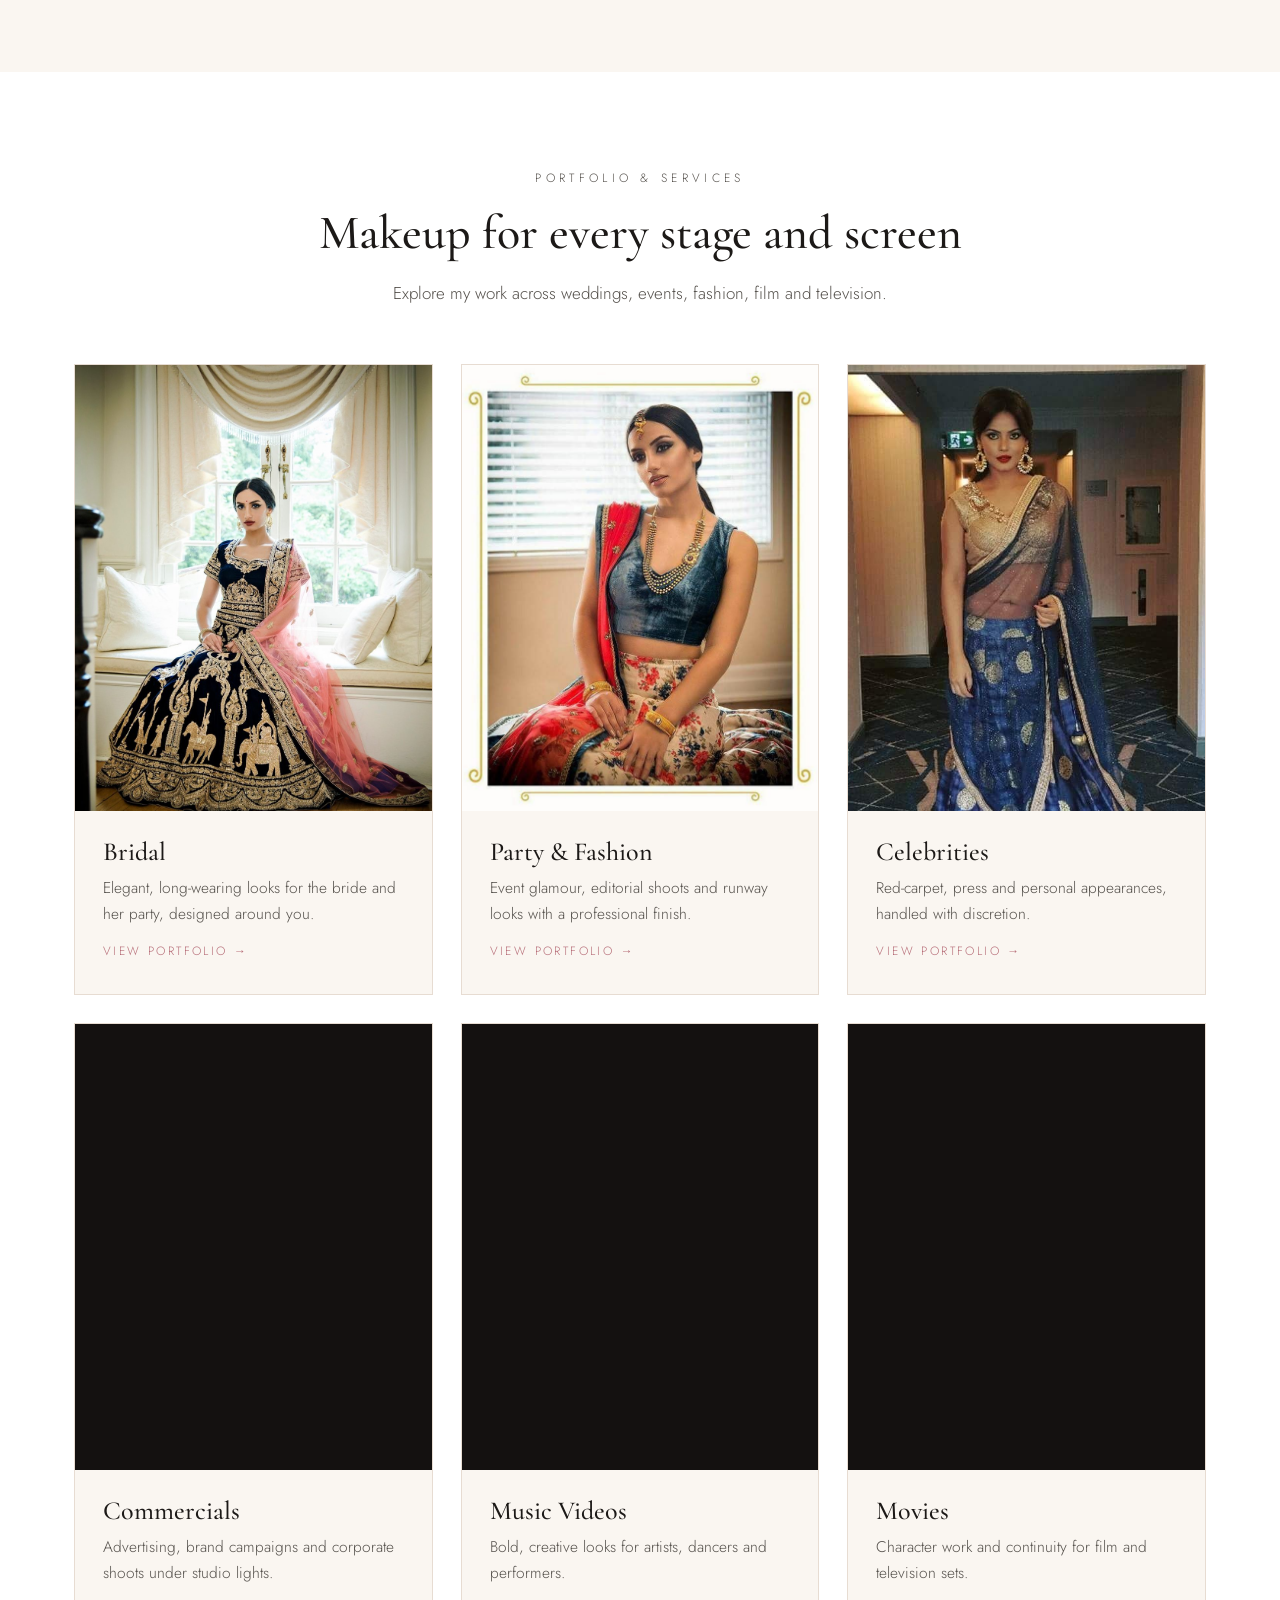
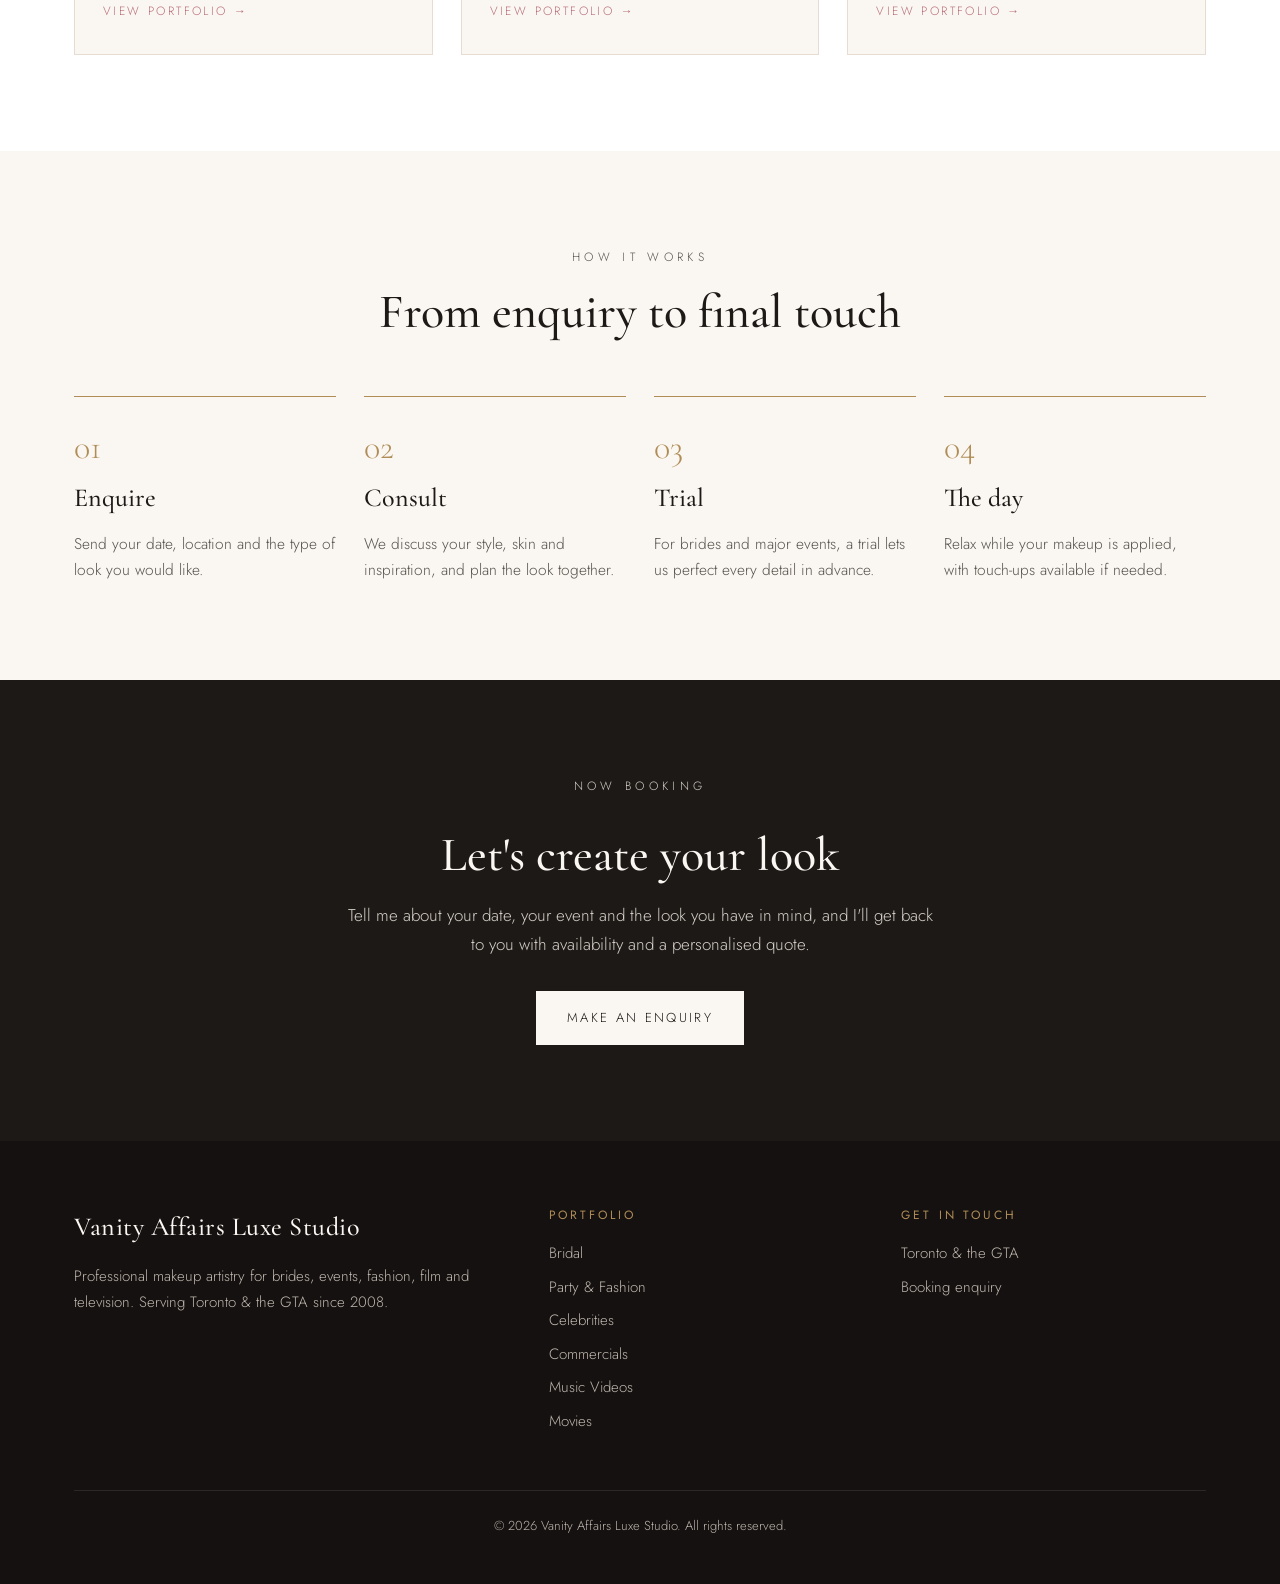
==== commit 0f10d305: "Enlarge video thumbnails on home page cards Co-Authored-By: Claude Opus 5.5 <noreply@anthropic.com> " ====
--- a/index.html
+++ b/index.html
@@ -84,15 +84,15 @@
   <div class="card-body"><h3>Celebrities</h3><p>Red-carpet, press and personal appearances, handled with discretion.</p><span class="card-link">View portfolio →</span></div>
 </a>
 <a class="card" href="commercials.html">
-  <div class="photo"><img src="https://i.ytimg.com/vi/IFmXWZLXHQU/hqdefault.jpg" alt="" loading="lazy"></div>
+  <div class="photo thumb"><img src="https://i.ytimg.com/vi/IFmXWZLXHQU/hqdefault.jpg" alt="" loading="lazy"></div>
   <div class="card-body"><h3>Commercials</h3><p>Advertising, brand campaigns and corporate shoots under studio lights.</p><span class="card-link">View portfolio →</span></div>
 </a>
 <a class="card" href="music-videos.html">
-  <div class="photo"><img src="https://i.ytimg.com/vi/5KL-JAe4KfM/hqdefault.jpg" alt="" loading="lazy"></div>
+  <div class="photo thumb"><img src="https://i.ytimg.com/vi/5KL-JAe4KfM/hqdefault.jpg" alt="" loading="lazy"></div>
   <div class="card-body"><h3>Music Videos</h3><p>Bold, creative looks for artists, dancers and performers.</p><span class="card-link">View portfolio →</span></div>
 </a>
 <a class="card" href="movies.html">
-  <div class="photo"><img src="https://i.ytimg.com/vi/oJsH4sM5BdM/hqdefault.jpg" alt="" loading="lazy"></div>
+  <div class="photo thumb"><img src="https://i.ytimg.com/vi/oJsH4sM5BdM/hqdefault.jpg" alt="" loading="lazy"></div>
   <div class="card-body"><h3>Movies</h3><p>Character work and continuity for film and television sets.</p><span class="card-link">View portfolio →</span></div>
 </a>
     </div>
--- a/assets/style.css
+++ b/assets/style.css
@@ -245,3 +245,8 @@
 @media (max-width: 760px) { .video-grid { grid-template-columns: 1fr; } }
 .video.featured { grid-column: 1 / -1; }
 .video.featured figcaption { font-size: 26px; }
+
+/* Video thumbnails on the home page cards: zoom past YouTube's black bars */
+.photo.thumb { background: #141110; }
+.photo.thumb img { object-position: center; transform: scale(2); }
+.card:hover .photo.thumb img { transform: scale(2.08); }
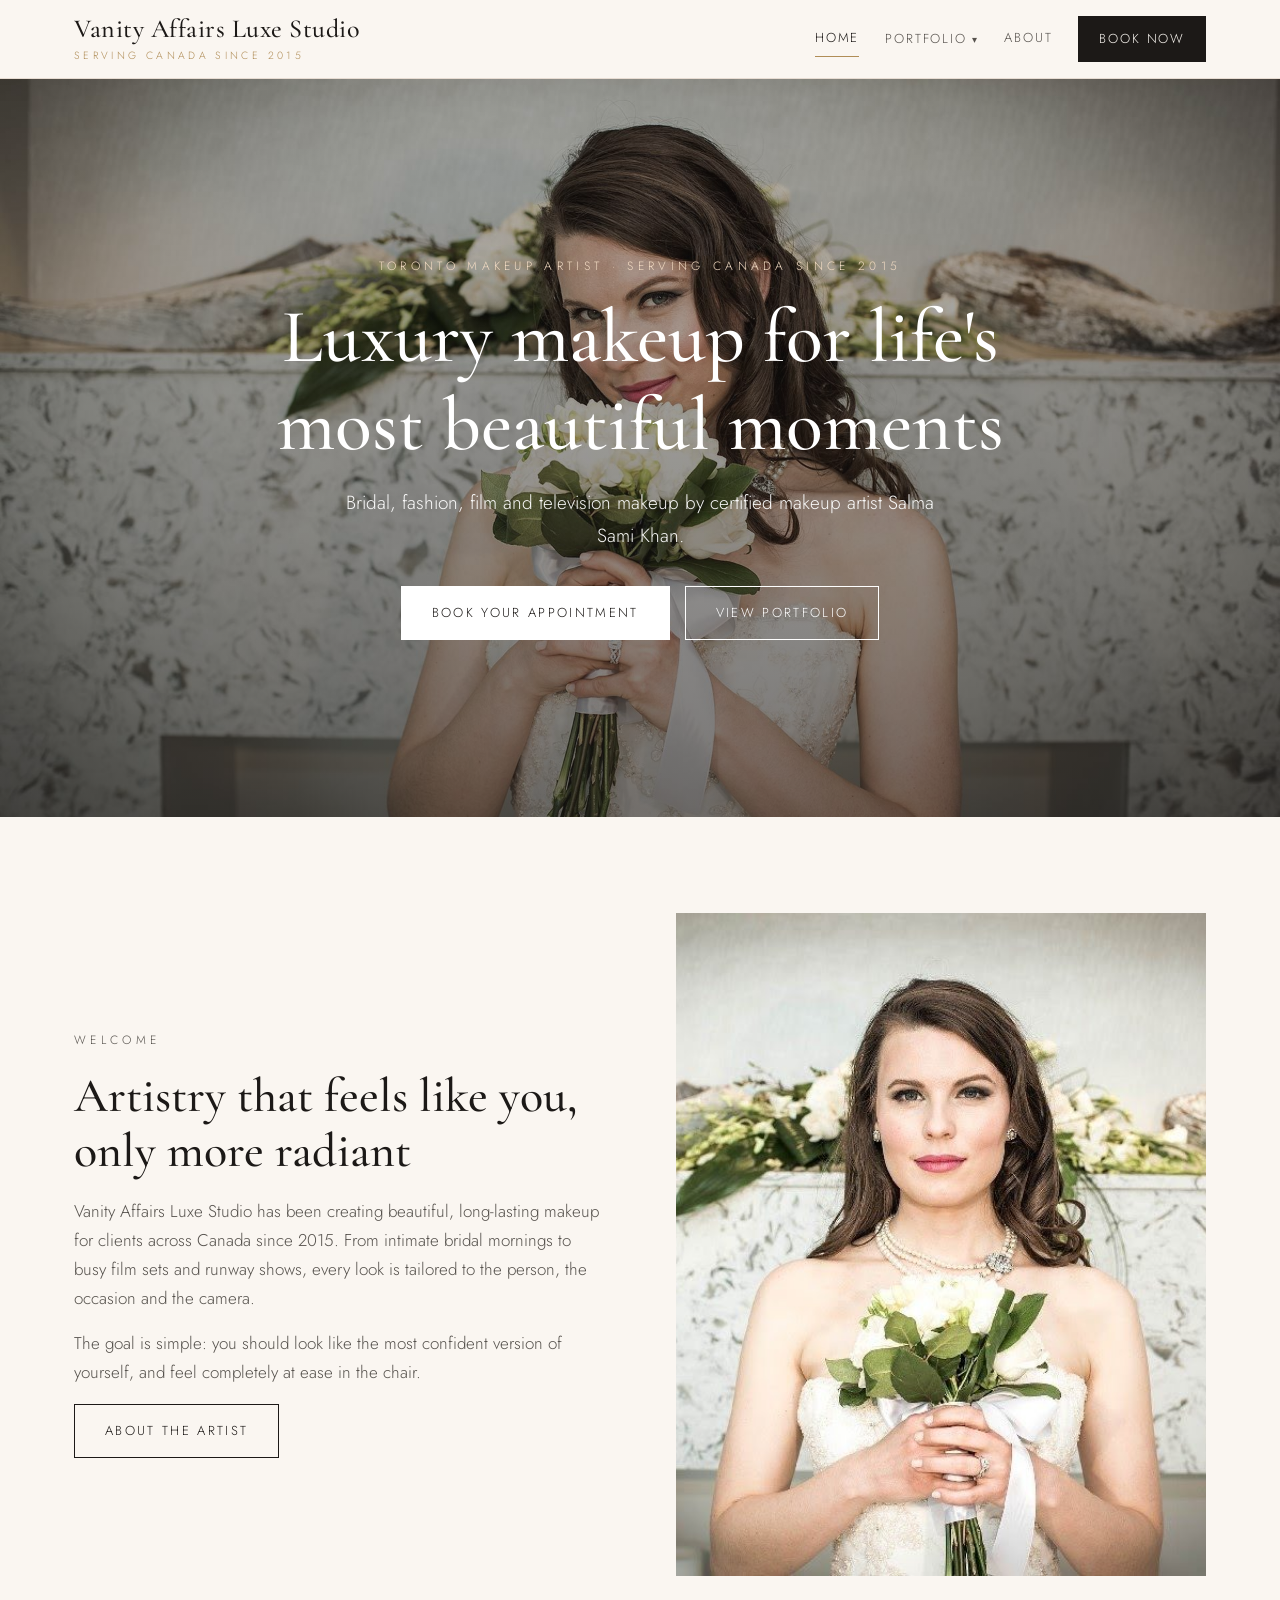
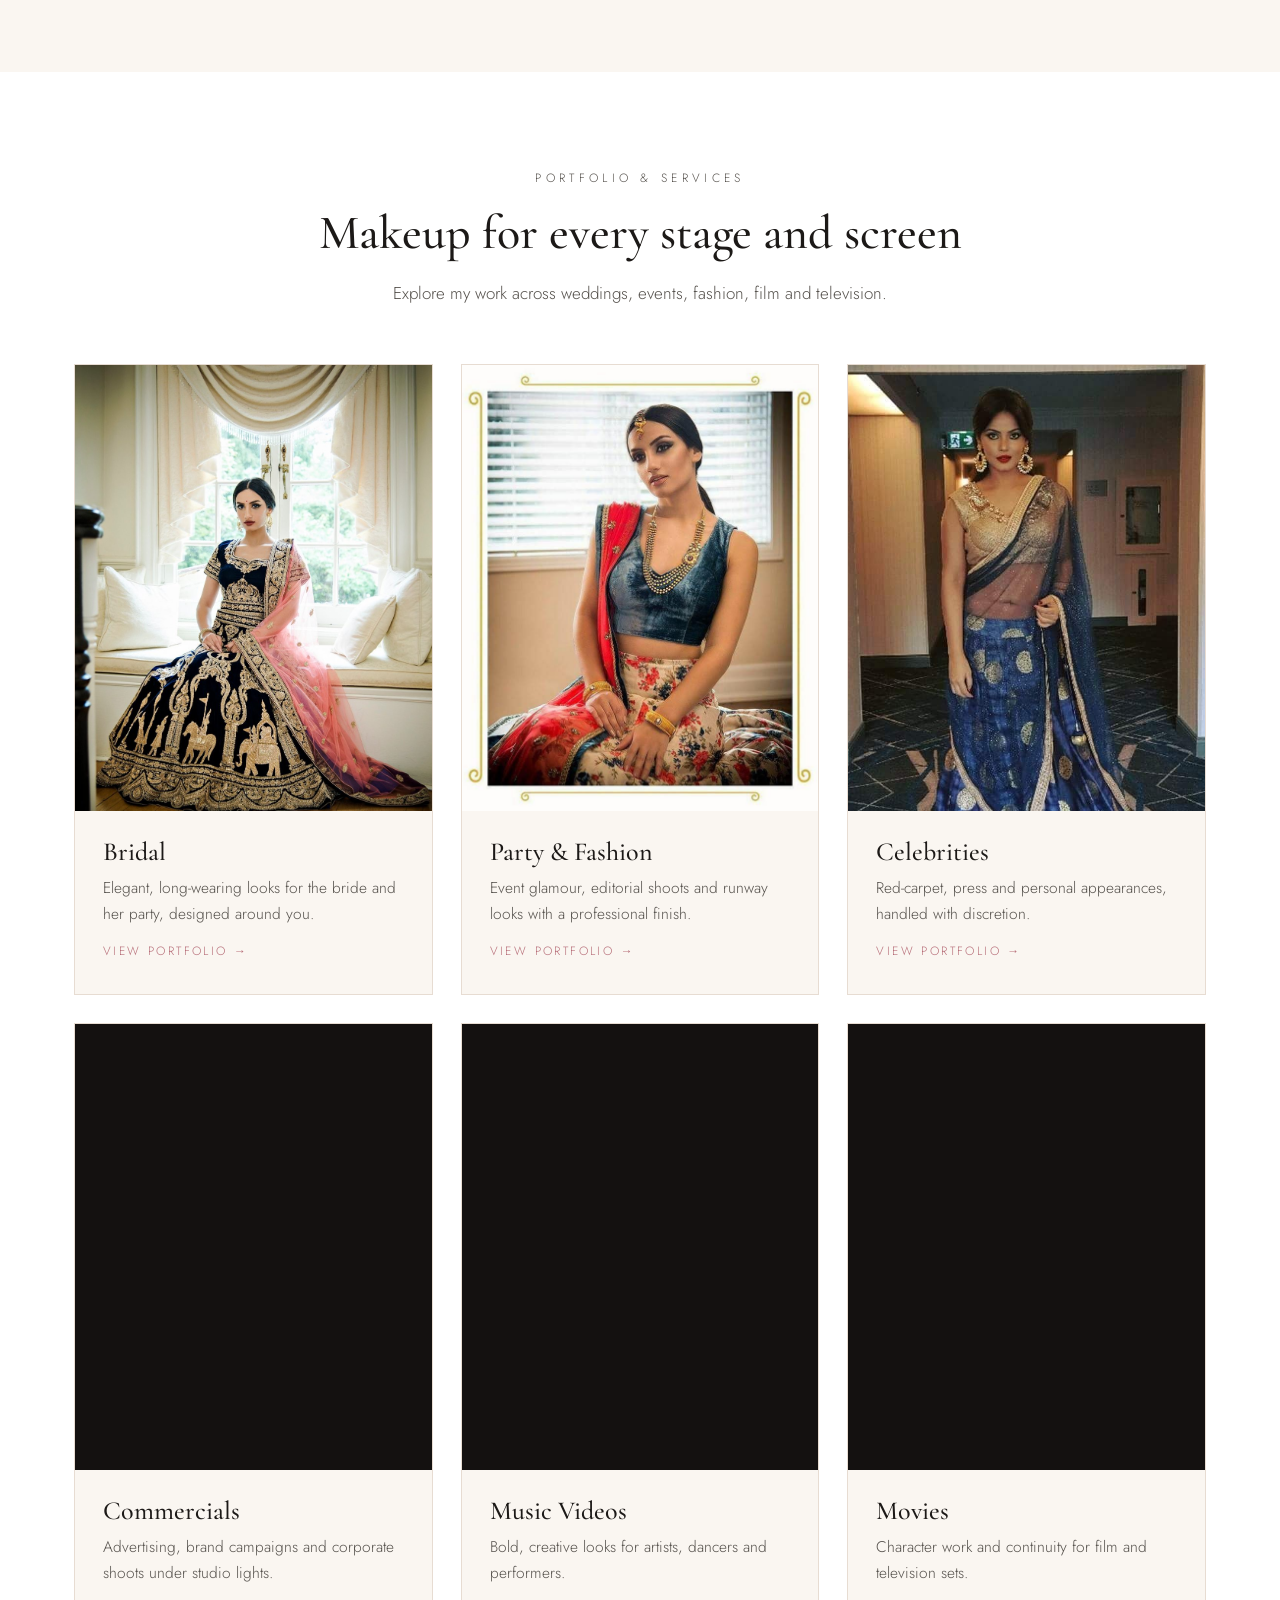
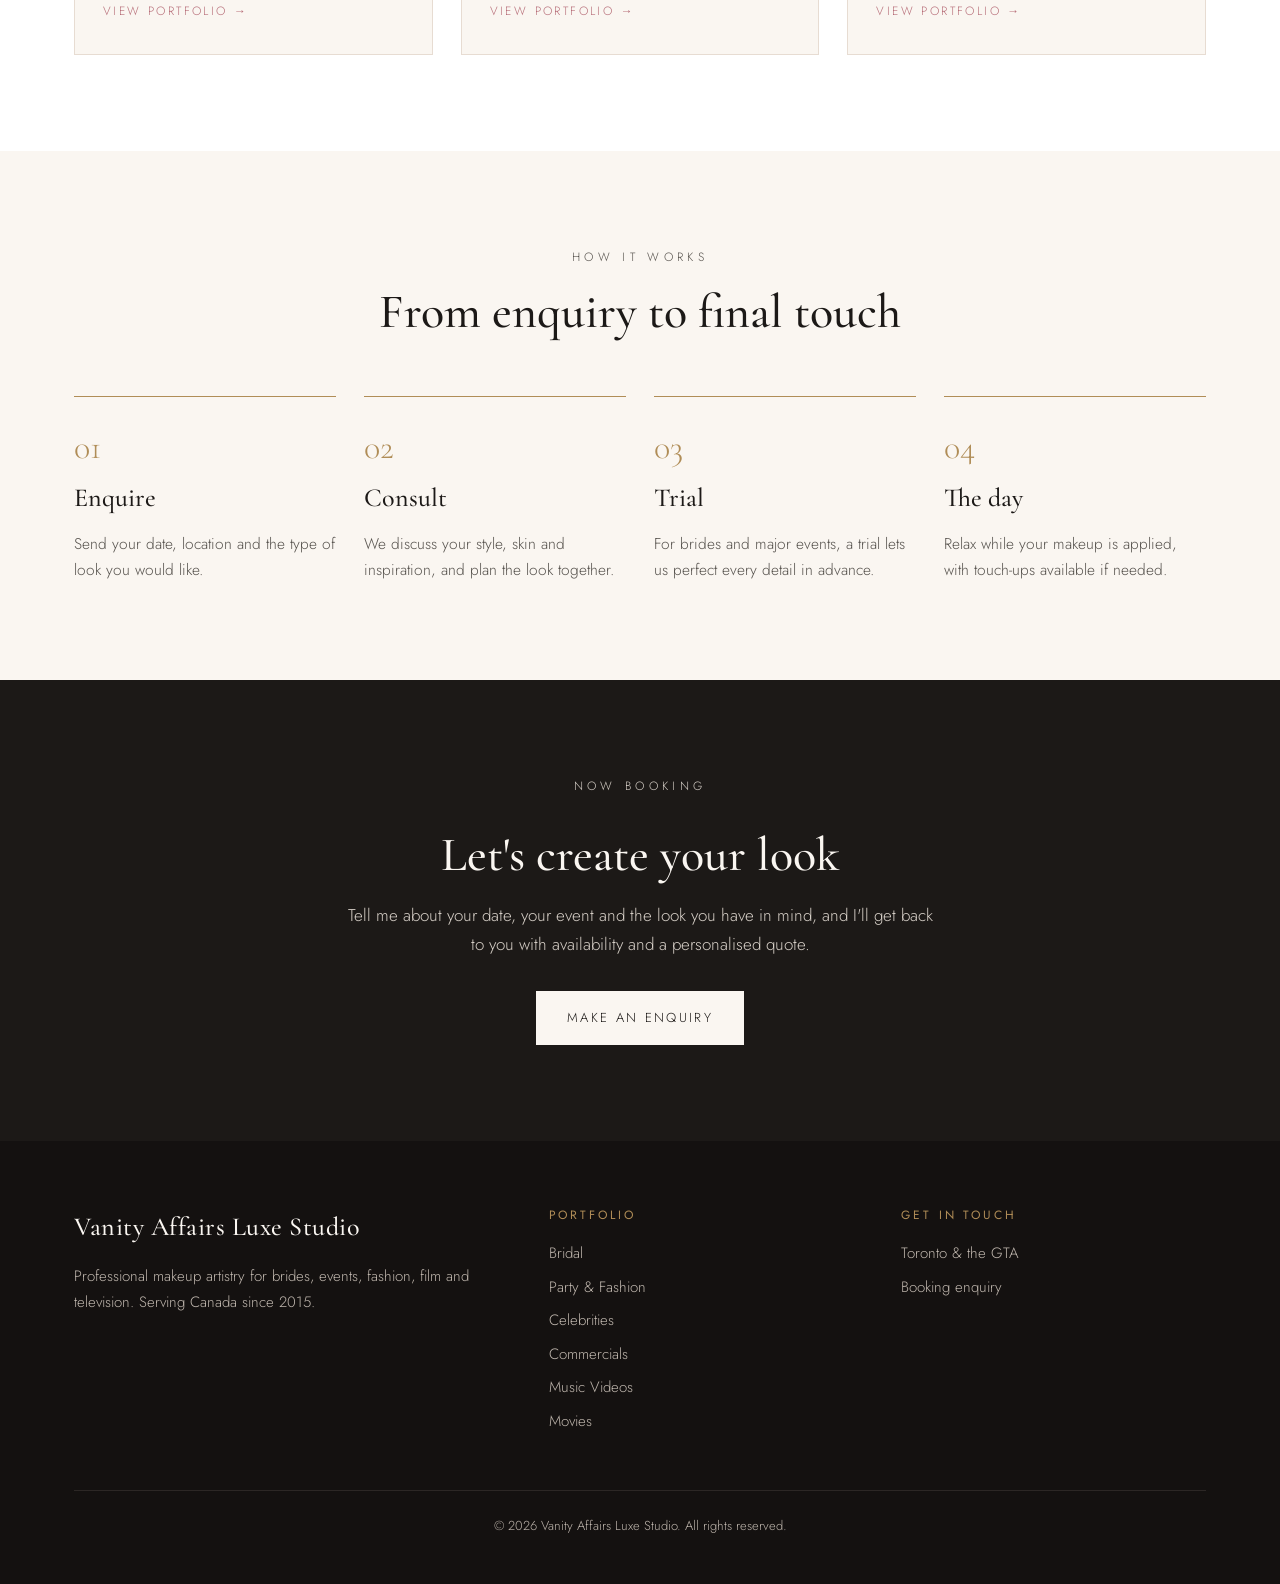
==== commit bc30e5e3: "Update tagline to Serving Canada Since 2015 Co-Authored-By: Claude Opus 5.5 <noreply@anthropic.com> " ====
--- a/index.html
+++ b/index.html
@@ -4,21 +4,21 @@
 <meta charset="utf-8">
 <meta name="viewport" content="width=device-width, initial-scale=1">
 <title>Vanity Affairs Luxe Studio | Bridal, Film &amp; Fashion Makeup Artist in Toronto</title>
-<meta name="description" content="Vanity Affairs Luxe Studio: luxury bridal, party, fashion, film and television makeup in Toronto and the GTA since 2008.">
+<meta name="description" content="Vanity Affairs Luxe Studio: luxury bridal, party, fashion, film and television makeup in Toronto, serving Canada since 2015.">
 <meta property="og:title" content="Vanity Affairs Luxe Studio | Bridal, Film &amp; Fashion Makeup Artist in Toronto">
-<meta property="og:description" content="Vanity Affairs Luxe Studio: luxury bridal, party, fashion, film and television makeup in Toronto and the GTA since 2008.">
+<meta property="og:description" content="Vanity Affairs Luxe Studio: luxury bridal, party, fashion, film and television makeup in Toronto, serving Canada since 2015.">
 <meta property="og:type" content="website">
 <link rel="preconnect" href="https://fonts.googleapis.com">
 <link rel="preconnect" href="https://fonts.gstatic.com" crossorigin>
 <link href="https://fonts.googleapis.com/css2?family=Cormorant+Garamond:ital,wght@0,400;0,500;1,400&family=Jost:wght@300;400&display=swap" rel="stylesheet">
-<link rel="stylesheet" href="assets/style.css">
+<link rel="stylesheet" href="assets/style.css?v=1c062ea0">
 </head>
 <body>
 <header class="site-header">
   <div class="wrap header-inner">
     <a class="brand" href="index.html">
       <span class="brand-name">Vanity Affairs Luxe Studio</span>
-      <span class="brand-tag">Makeup Artistry · Since 2008</span>
+      <span class="brand-tag">Serving Canada Since 2015</span>
     </a>
     <button class="menu-toggle" aria-label="Open menu" aria-expanded="false"><span></span><span></span><span></span></button>
     <nav class="nav" aria-label="Main">
@@ -42,7 +42,7 @@
 <main>
 <section class="hero" style="background-image: linear-gradient(180deg, rgba(28,25,23,.30), rgba(28,25,23,.60)), url(images/home/hero.jpg)">
   <div class="hero-inner">
-    <p class="eyebrow">Toronto Makeup Artist · Since 2008</p>
+    <p class="eyebrow">Toronto Makeup Artist · Serving Canada Since 2015</p>
     <h1>Luxury makeup for life's most beautiful moments</h1>
     <p class="lead">Bridal, fashion, film and television makeup by certified makeup artist Salma Sami Khan.</p>
     <a class="btn" href="contact.html">Book your appointment</a>
@@ -55,7 +55,7 @@
     <div>
       <p class="eyebrow">Welcome</p>
       <h2>Artistry that feels like you, only more radiant</h2>
-      <p>Vanity Affairs Luxe Studio has been creating beautiful, long-lasting makeup since 2008. From intimate bridal mornings to busy film sets and runway shows, every look is tailored to the person, the occasion and the camera.</p>
+      <p>Vanity Affairs Luxe Studio has been creating beautiful, long-lasting makeup for clients across Canada since 2015. From intimate bridal mornings to busy film sets and runway shows, every look is tailored to the person, the occasion and the camera.</p>
       <p>The goal is simple: you should look like the most confident version of yourself, and feel completely at ease in the chair.</p>
       <a class="btn btn-ghost" href="about.html">About the artist</a>
     </div>
@@ -128,7 +128,7 @@
     <div class="footer-grid">
       <div>
         <span class="brand-name">Vanity Affairs Luxe Studio</span>
-        <p>Professional makeup artistry for brides, events, fashion, film and television. Serving Toronto &amp; the GTA since 2008.</p>
+        <p>Professional makeup artistry for brides, events, fashion, film and television. Serving Canada since 2015.</p>
       </div>
       <div>
         <h4>Portfolio</h4>
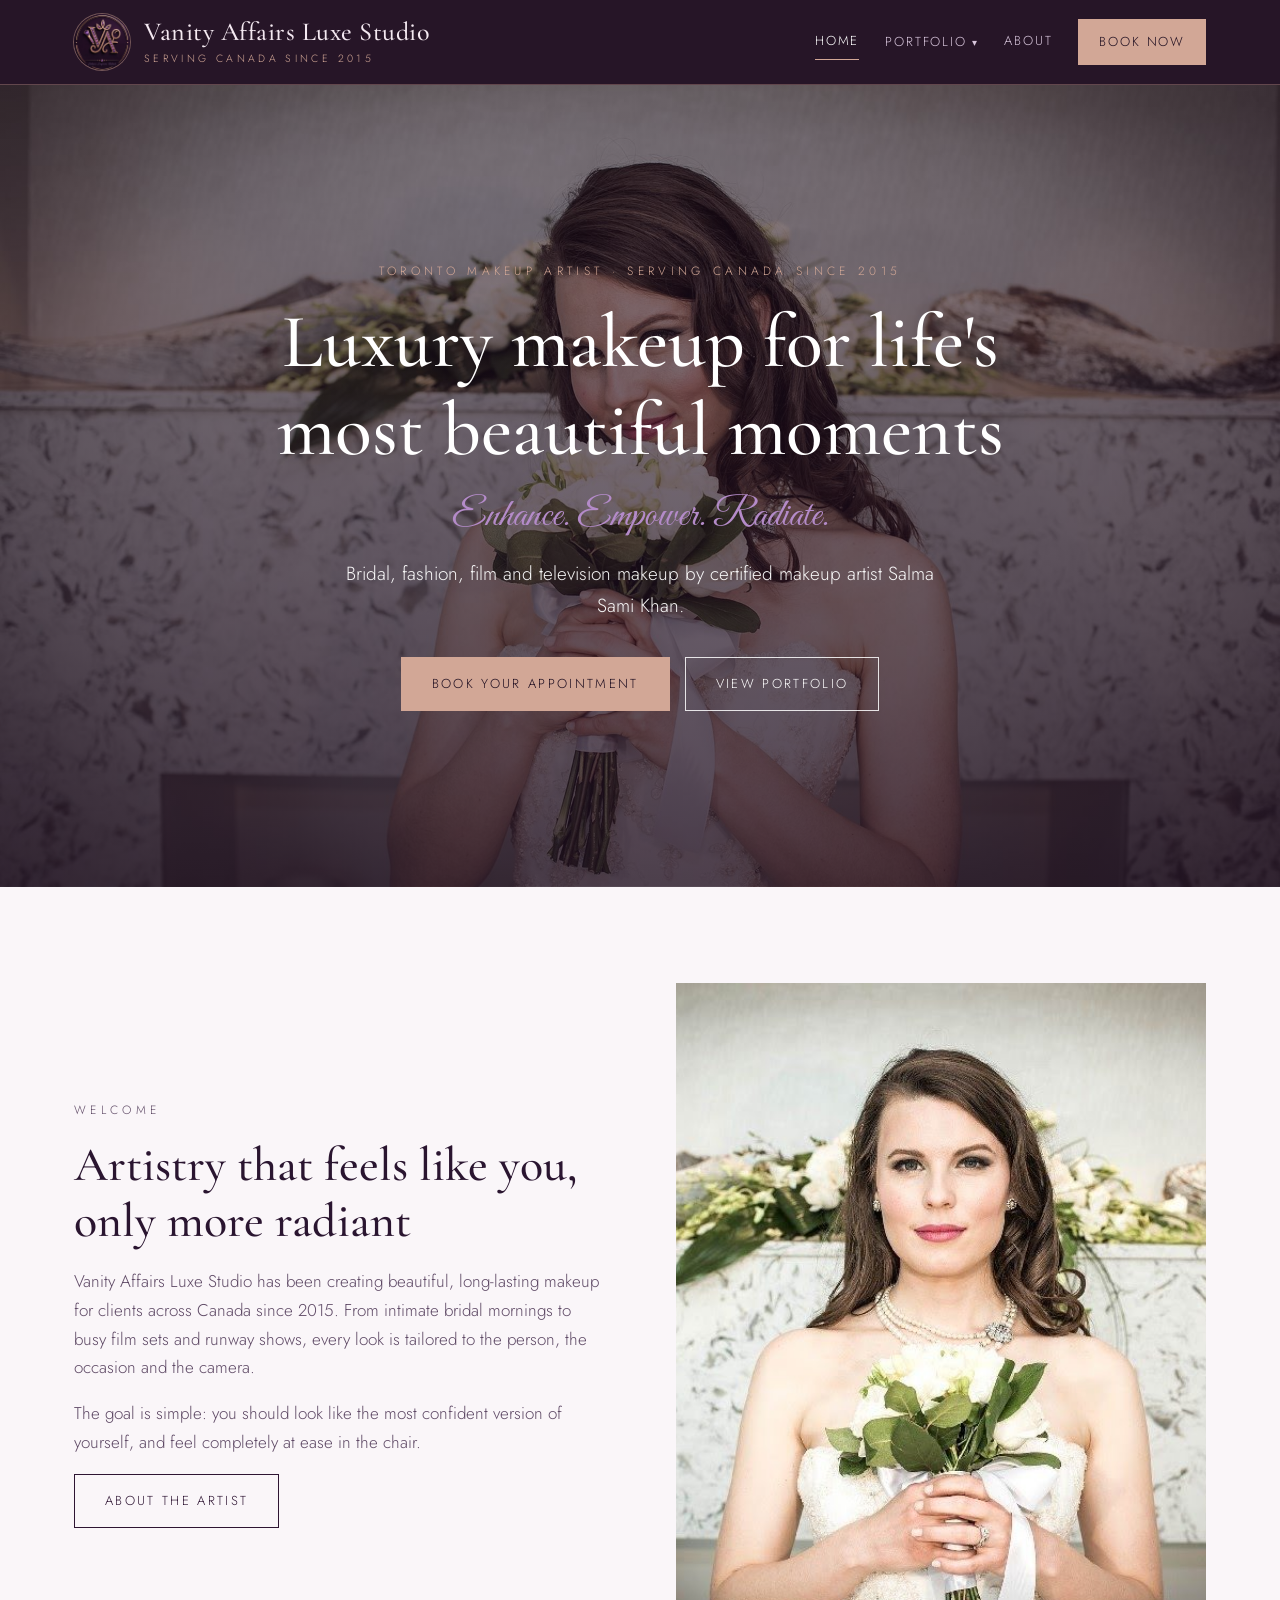
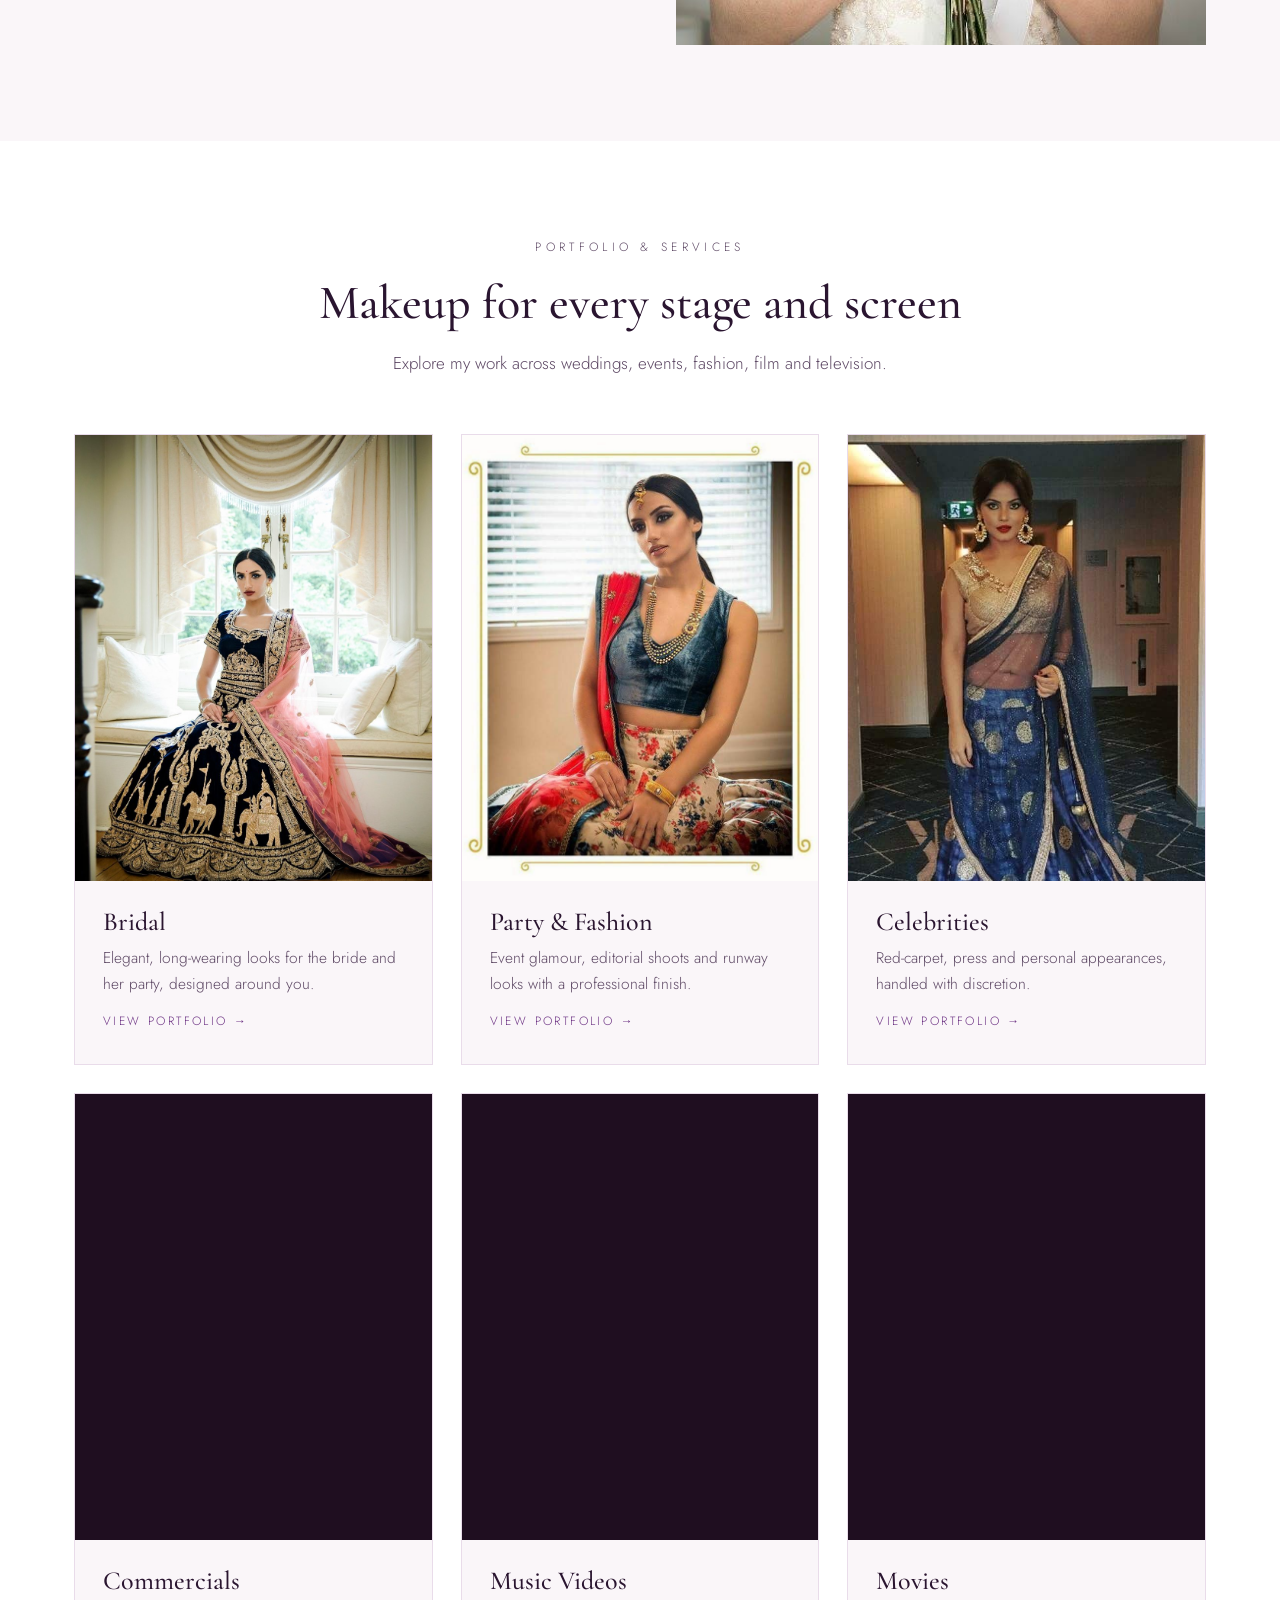
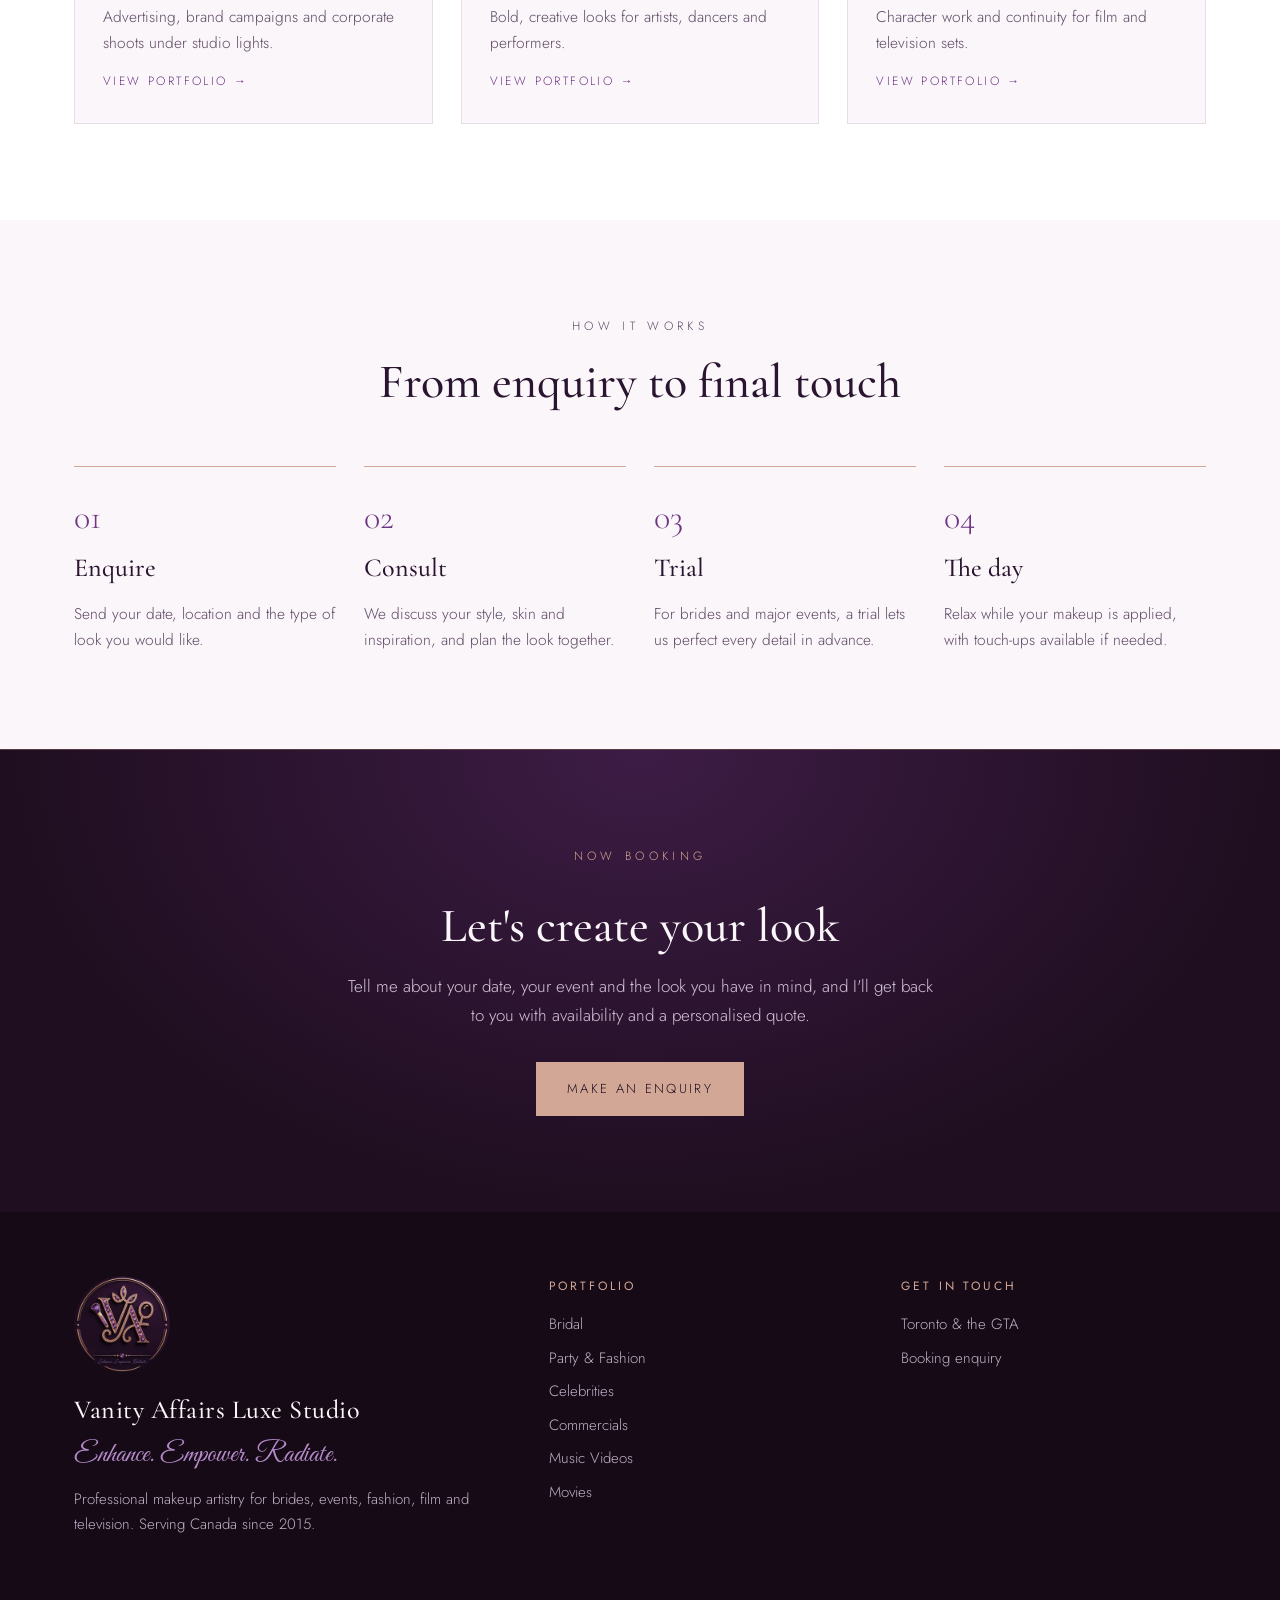
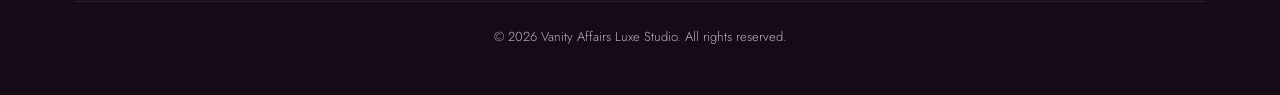
==== commit 413b9cc0: "Retheme site to match VA logo: plum, amethyst and rose gold; add logo, favicon and tagline Co-Author" ====
--- a/index.html
+++ b/index.html
@@ -10,15 +10,22 @@
 <meta property="og:type" content="website">
 <link rel="preconnect" href="https://fonts.googleapis.com">
 <link rel="preconnect" href="https://fonts.gstatic.com" crossorigin>
-<link href="https://fonts.googleapis.com/css2?family=Cormorant+Garamond:ital,wght@0,400;0,500;1,400&family=Jost:wght@300;400&display=swap" rel="stylesheet">
-<link rel="stylesheet" href="assets/style.css?v=1c062ea0">
+<link href="https://fonts.googleapis.com/css2?family=Cormorant+Garamond:ital,wght@0,400;0,500;1,400&family=Jost:wght@300;400&family=Great+Vibes&display=swap" rel="stylesheet">
+<link rel="icon" type="image/png" href="assets/favicon.png">
+<link rel="apple-touch-icon" href="assets/apple-touch-icon.png">
+<meta property="og:image" content="assets/logo-full.jpg">
+<meta name="theme-color" content="#1f0e20">
+<link rel="stylesheet" href="assets/style.css?v=6815eaf3">
 </head>
 <body>
 <header class="site-header">
   <div class="wrap header-inner">
     <a class="brand" href="index.html">
+      <img class="brand-logo" src="assets/logo.png" alt="Vanity Affairs Luxe Studio logo" width="56" height="56">
+      <span class="brand-text">
       <span class="brand-name">Vanity Affairs Luxe Studio</span>
       <span class="brand-tag">Serving Canada Since 2015</span>
+      </span>
     </a>
     <button class="menu-toggle" aria-label="Open menu" aria-expanded="false"><span></span><span></span><span></span></button>
     <nav class="nav" aria-label="Main">
@@ -40,10 +47,11 @@
   </div>
 </header>
 <main>
-<section class="hero" style="background-image: linear-gradient(180deg, rgba(28,25,23,.30), rgba(28,25,23,.60)), url(images/home/hero.jpg)">
+<section class="hero" style="background-image: linear-gradient(180deg, rgba(31,14,32,.50), rgba(31,14,32,.78)), url(images/home/hero.jpg)">
   <div class="hero-inner">
     <p class="eyebrow">Toronto Makeup Artist · Serving Canada Since 2015</p>
     <h1>Luxury makeup for life's most beautiful moments</h1>
+    <p class="script">Enhance. Empower. Radiate.</p>
     <p class="lead">Bridal, fashion, film and television makeup by certified makeup artist Salma Sami Khan.</p>
     <a class="btn" href="contact.html">Book your appointment</a>
     <a class="btn btn-ghost" href="#portfolio">View portfolio</a>
@@ -127,7 +135,9 @@
   <div class="wrap">
     <div class="footer-grid">
       <div>
+        <img class="footer-logo" src="assets/logo.png" alt="" width="96" height="96">
         <span class="brand-name">Vanity Affairs Luxe Studio</span>
+        <p class="script">Enhance. Empower. Radiate.</p>
         <p>Professional makeup artistry for brides, events, fashion, film and television. Serving Canada since 2015.</p>
       </div>
       <div>
--- a/assets/style.css
+++ b/assets/style.css
@@ -1,15 +1,21 @@
 /* Vanity Affairs Luxe Studio — site styles */
 :root {
-  --ink: #1c1917;
-  --ink-soft: #57534e;
-  --cream: #faf6f1;
-  --blush: #f1e4dc;
-  --rose: #b76e79;
-  --gold: #b08d57;
-  --line: #e7dcd2;
+  --ink: #2a1530;
+  --ink-soft: #5f4a66;
+  --cream: #faf6f9;
+  --blush: #f1e6f2;
+  --rose: #8e4fa6;
+  --gold: #b98a7a;
+  --rosegold: #d2a796;
+  --plum: #1f0e20;
+  --plum-2: #2e1533;
+  --amethyst: #6e3485;
+  --lavender: #b48bc9;
+  --line: #e9dcea;
   --white: #ffffff;
   --serif: "Cormorant Garamond", Georgia, "Times New Roman", serif;
   --sans: "Jost", "Helvetica Neue", Arial, sans-serif;
+  --script: "Great Vibes", "Brush Script MT", cursive;
   --max: 1180px;
 }
 
@@ -250,3 +256,91 @@
 .photo.thumb { background: #141110; }
 .photo.thumb img { object-position: center; transform: scale(2); }
 .card:hover .photo.thumb img { transform: scale(2.08); }
+
+
+/* =========================================================
+   Theme: Amethyst & Rose Gold (matches the VA logo)
+   ========================================================= */
+.script { font-family: var(--script); font-size: 34px; color: var(--lavender); margin: 0 0 18px; line-height: 1.2; }
+
+/* Header */
+.site-header { background: rgba(31, 14, 32, 0.97); border-bottom: 1px solid rgba(210, 167, 150, 0.35); }
+.header-inner { height: 84px; }
+.brand { display: flex; align-items: center; gap: 14px; }
+.brand-logo { width: 56px; height: 56px; border-radius: 50%; box-shadow: 0 0 0 1px rgba(210,167,150,.45); }
+.brand-name { color: #f4e9f1; }
+.brand-tag { color: var(--rosegold); }
+.nav a, .dropdown > button { color: #d8c6dc; }
+.nav a:hover, .nav a[aria-current="page"] { color: #fff; border-color: var(--rosegold); }
+.dropdown-menu { background: var(--plum-2); border-color: rgba(210,167,150,.3); box-shadow: 0 18px 40px rgba(0,0,0,.35); }
+.dropdown-menu a:hover { background: rgba(180,139,201,.15); }
+.nav .btn { background: var(--rosegold); border-color: var(--rosegold); color: var(--plum); }
+.nav .btn:hover { background: transparent; color: var(--rosegold); }
+.menu-toggle span { background: #f4e9f1; }
+
+/* Buttons */
+.btn { background: var(--plum-2); border-color: var(--plum-2); color: #f8eef5; }
+.btn:hover { background: transparent; color: var(--plum-2); }
+.btn-ghost { background: transparent; color: var(--plum-2); }
+.btn-ghost:hover { background: var(--plum-2); color: #f8eef5; }
+
+/* Hero */
+.hero { background-color: var(--plum); }
+.hero[style] { background-size: cover; background-position: center; }
+.hero:not([style]) { background: radial-gradient(ellipse at 50% 30%, #4a2252 0%, var(--plum) 70%); }
+.hero .eyebrow { color: var(--rosegold); }
+.hero .script { font-size: 40px; }
+.hero .btn { background: var(--rosegold); border-color: var(--rosegold); color: var(--plum); }
+.hero .btn:hover { background: transparent; color: var(--rosegold); }
+.hero .btn-ghost { background: transparent; color: #fff; border-color: rgba(255,255,255,.85); }
+.hero .btn-ghost:hover { background: #fff; color: var(--plum); }
+
+/* Page headers: plum "marble" band like the logo */
+.page-hero {
+  background:
+    radial-gradient(ellipse at 15% 0%, rgba(180,139,201,.22), transparent 55%),
+    radial-gradient(ellipse at 90% 100%, rgba(110,52,133,.35), transparent 60%),
+    var(--plum);
+  color: #f6edf3;
+  border-bottom: 1px solid rgba(210,167,150,.35);
+}
+.page-hero .eyebrow { color: var(--rosegold); }
+.page-hero p { color: #d6c4da; }
+
+/* Accents */
+.eyebrow { color: var(--amethyst); }
+.feature-list li::before { color: var(--rosegold); }
+.step { border-top-color: var(--rosegold); }
+.step::before { color: var(--amethyst); }
+.card-link { color: var(--amethyst); }
+.contact-item span { color: var(--amethyst); }
+input:focus, select:focus, textarea:focus { border-color: var(--lavender); }
+
+/* Placeholders in amethyst tones */
+.photo { background: linear-gradient(135deg, #e6d5ea, #b48bc9 55%, #6e3485); }
+.photo.placeholder:nth-child(3n+2) { background: linear-gradient(135deg, #efe0e4, #d2a796 60%, #8e5f6e); }
+.photo.placeholder:nth-child(3n) { background: linear-gradient(135deg, #e9dcf0, #8e4fa6 55%, #2e1533); }
+.photo.thumb, .video-frame { background: var(--plum); }
+
+/* Booking band & footer */
+.cta-band { background: radial-gradient(ellipse at 50% 0%, #3d1c45 0%, var(--plum) 70%); border-top: 1px solid rgba(210,167,150,.3); }
+.cta-band .eyebrow { color: var(--rosegold); }
+.cta-band p { color: #d6c4da; }
+.cta-band .btn { background: var(--rosegold); border-color: var(--rosegold); color: var(--plum); }
+.cta-band .btn:hover { background: transparent; color: var(--rosegold); }
+.site-footer { background: #160a17; color: #c2b0c6; }
+.site-footer h4 { color: var(--rosegold); }
+.site-footer .script { font-size: 28px; margin: 6px 0 10px; }
+.footer-logo { width: 96px; height: 96px; border-radius: 50%; margin-bottom: 16px; }
+.copyright { border-top-color: #2e1a31; }
+
+@media (max-width: 960px) {
+  .nav { background: var(--plum); border-bottom-color: rgba(210,167,150,.35); top: 84px; }
+  .nav > a, .dropdown { border-bottom-color: rgba(255,255,255,.08); }
+}
+@media (max-width: 600px) {
+  .brand-logo { width: 44px; height: 44px; }
+  .brand-name { font-size: 21px; }
+  .brand-tag { font-size: 9px; letter-spacing: .22em; }
+  .hero .script { font-size: 32px; }
+}
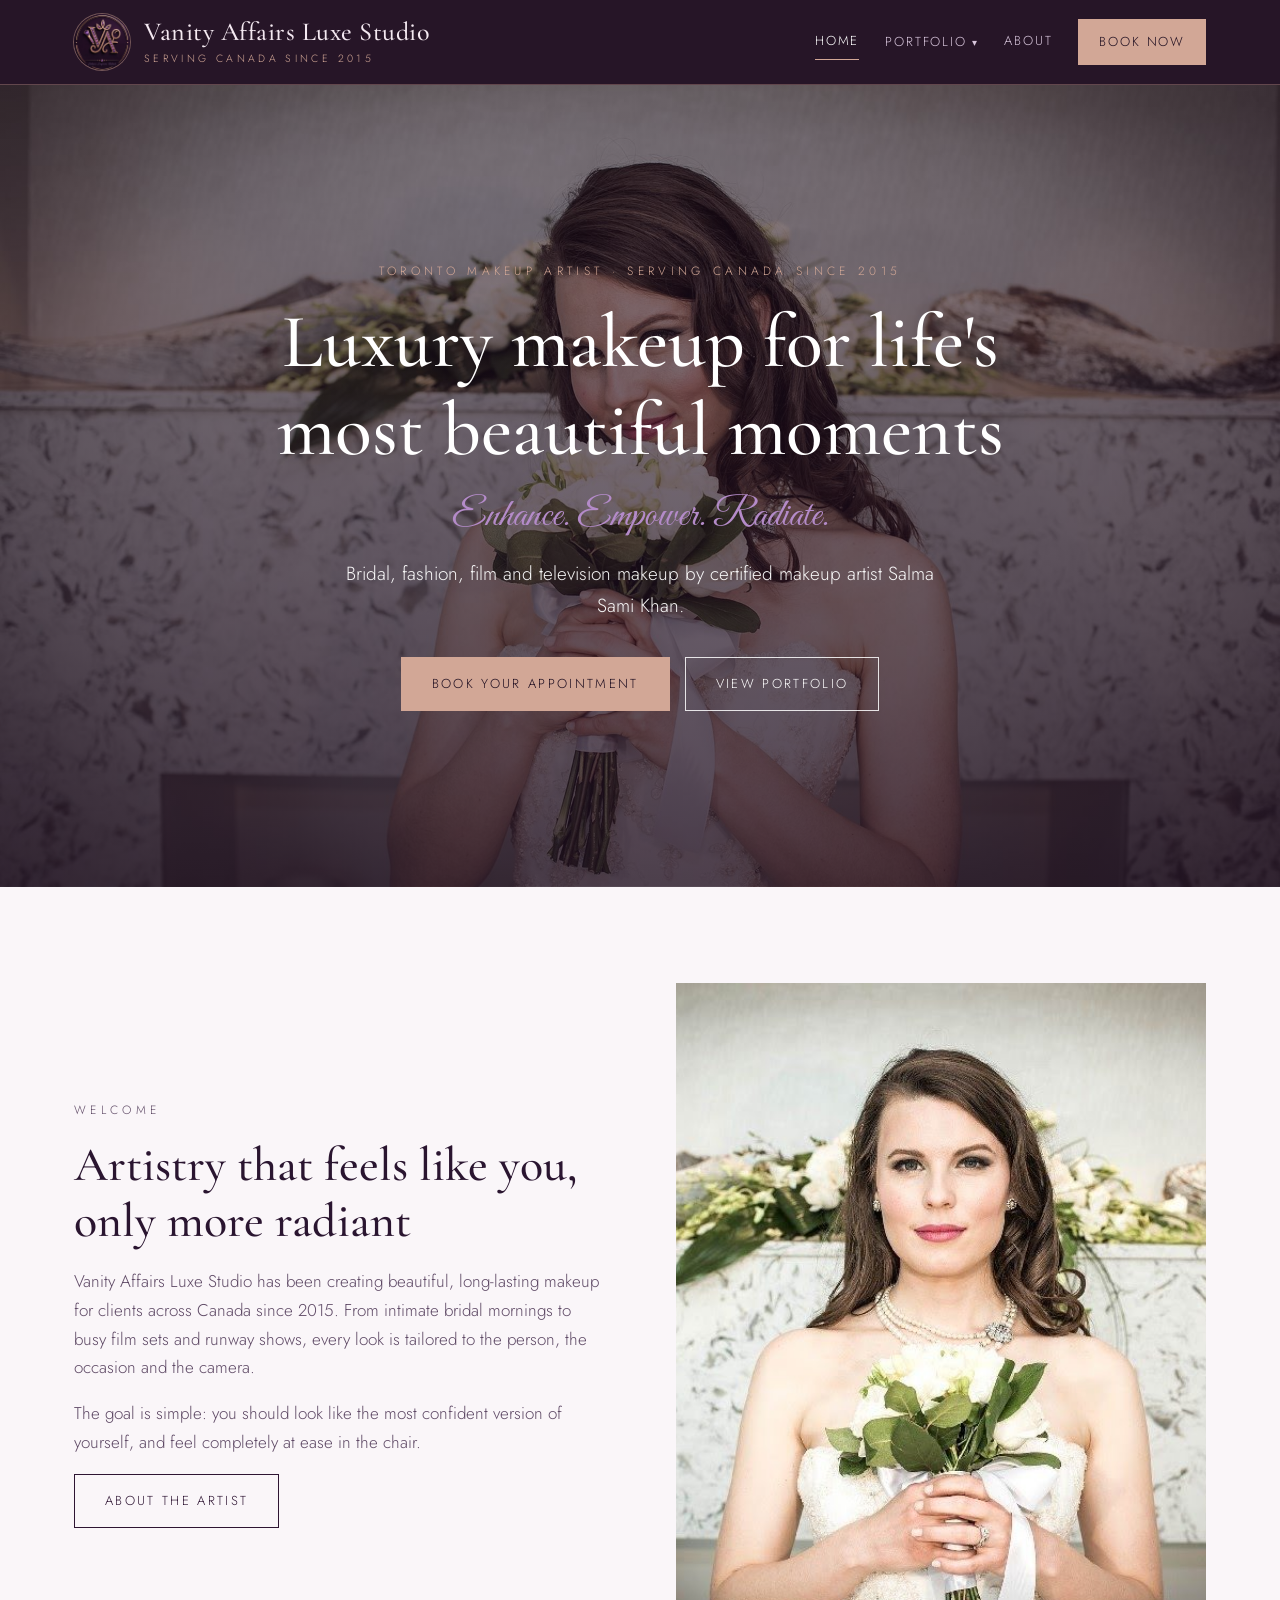
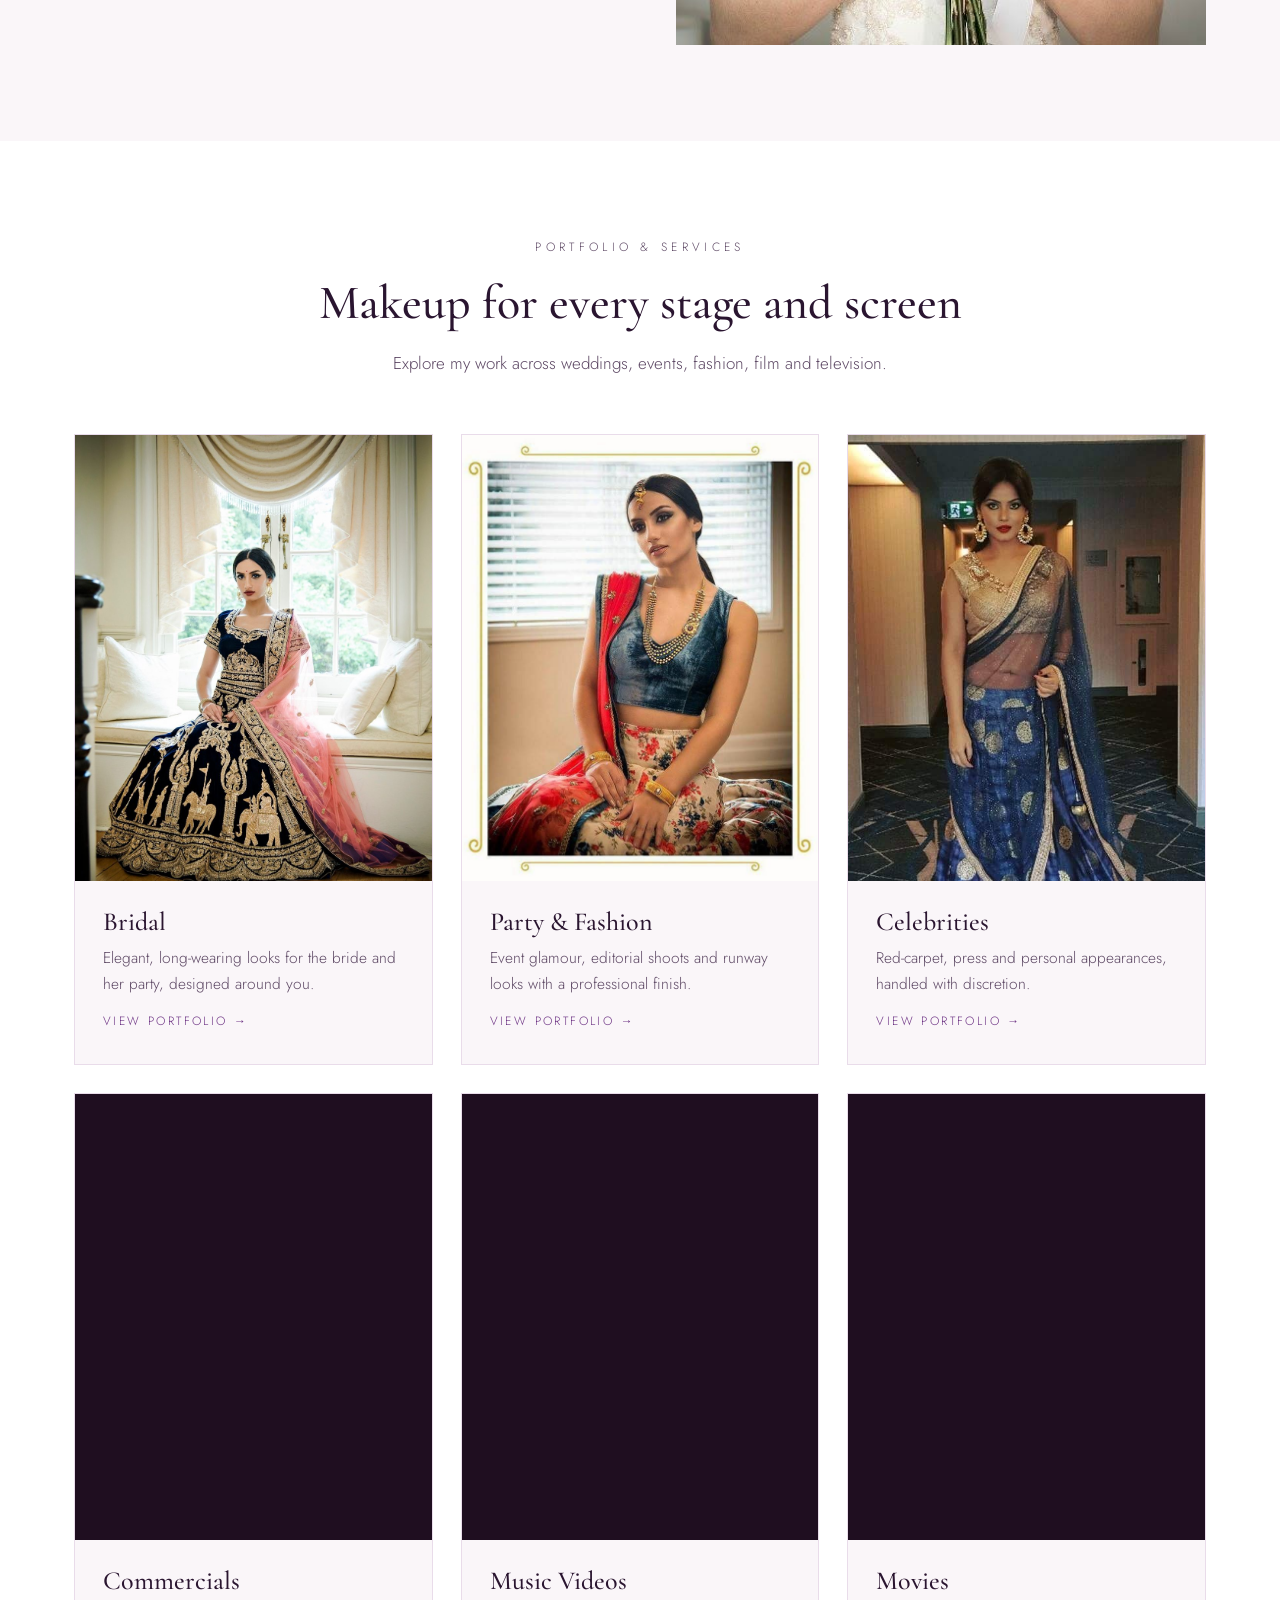
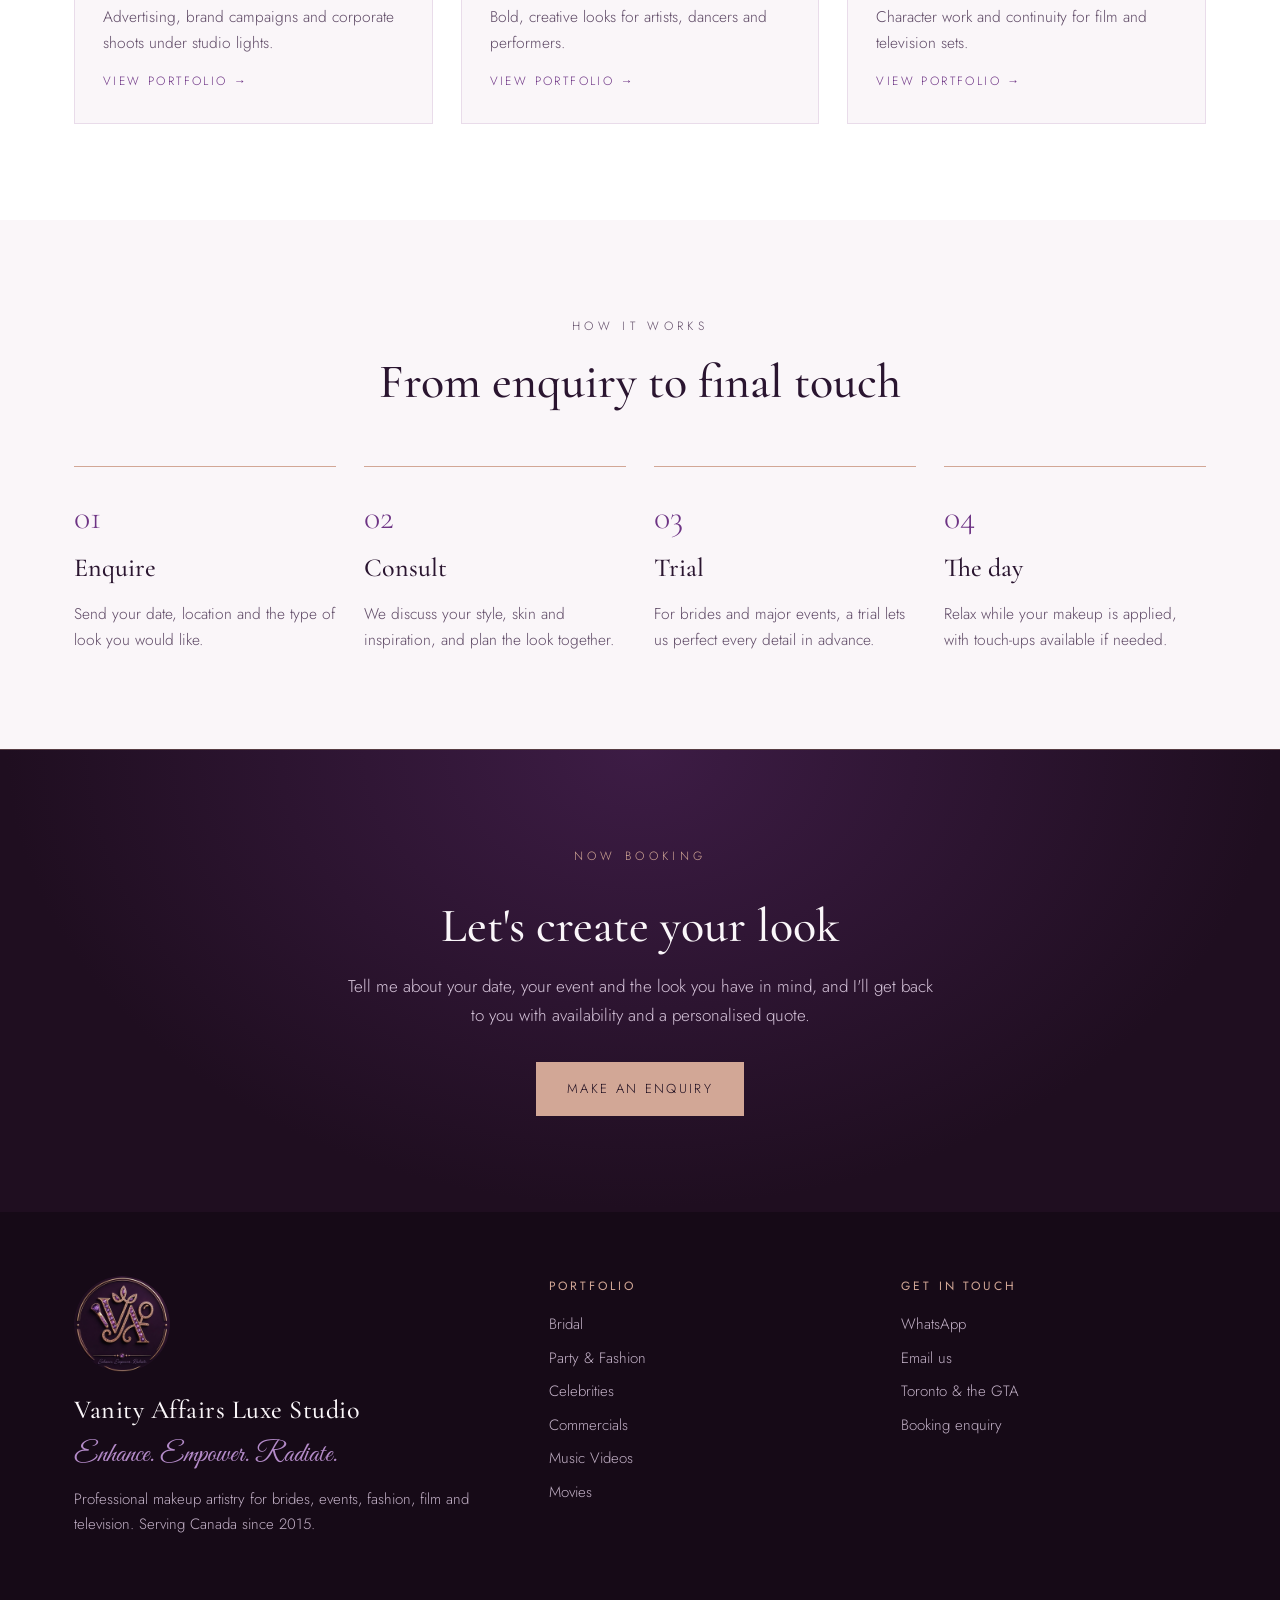
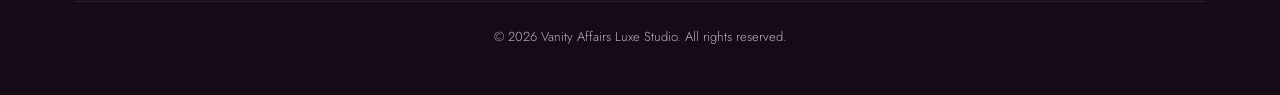
==== commit 81769a44: "Add protected WhatsApp and email links and connect the enquiry form Co-Authored-By: Claude Opus 5.5 " ====
--- a/index.html
+++ b/index.html
@@ -154,6 +154,8 @@
       <div>
         <h4>Get in touch</h4>
         <ul>
+<li><a class="js-wa " href="contact.html" data-a="16479" data-b="221139" target="_blank" rel="noopener">WhatsApp</a></li>
+<li><a class="js-mail " href="contact.html" data-u="sqamlas" data-d="moc.liamg">Email us</a></li>
 <li>Toronto &amp; the GTA</li>
           <li><a href="contact.html">Booking enquiry</a></li>
         </ul>
@@ -164,6 +166,16 @@
 </footer>
 <script>
   document.getElementById('year').textContent = new Date().getFullYear();
+  const msg = encodeURIComponent("Hi! I found Vanity Affairs Luxe Studio online and I'd like to ask about booking.");
+  document.querySelectorAll('.js-wa').forEach(a => { a.href = 'https://wa.me/' + a.dataset.a + a.dataset.b + '?text=' + msg; });
+  document.querySelectorAll('.js-mail').forEach(a => {
+    const m = a.dataset.u.split('').reverse().join('') + '@' + a.dataset.d.split('').reverse().join('');
+    a.href = 'mailto:' + m + '?subject=' + encodeURIComponent('Booking enquiry');
+    if (a.dataset.show) a.textContent = m;
+  });
+  document.querySelectorAll('form.js-form').forEach(f => {
+    f.action = 'https://formsubmit.co/' + f.dataset.u.split('').reverse().join('') + '@' + f.dataset.d.split('').reverse().join('');
+  });
   const t = document.querySelector('.menu-toggle'), n = document.querySelector('.nav');
   t.addEventListener('click', () => { const o = n.classList.toggle('open'); t.setAttribute('aria-expanded', o); });
 </script>
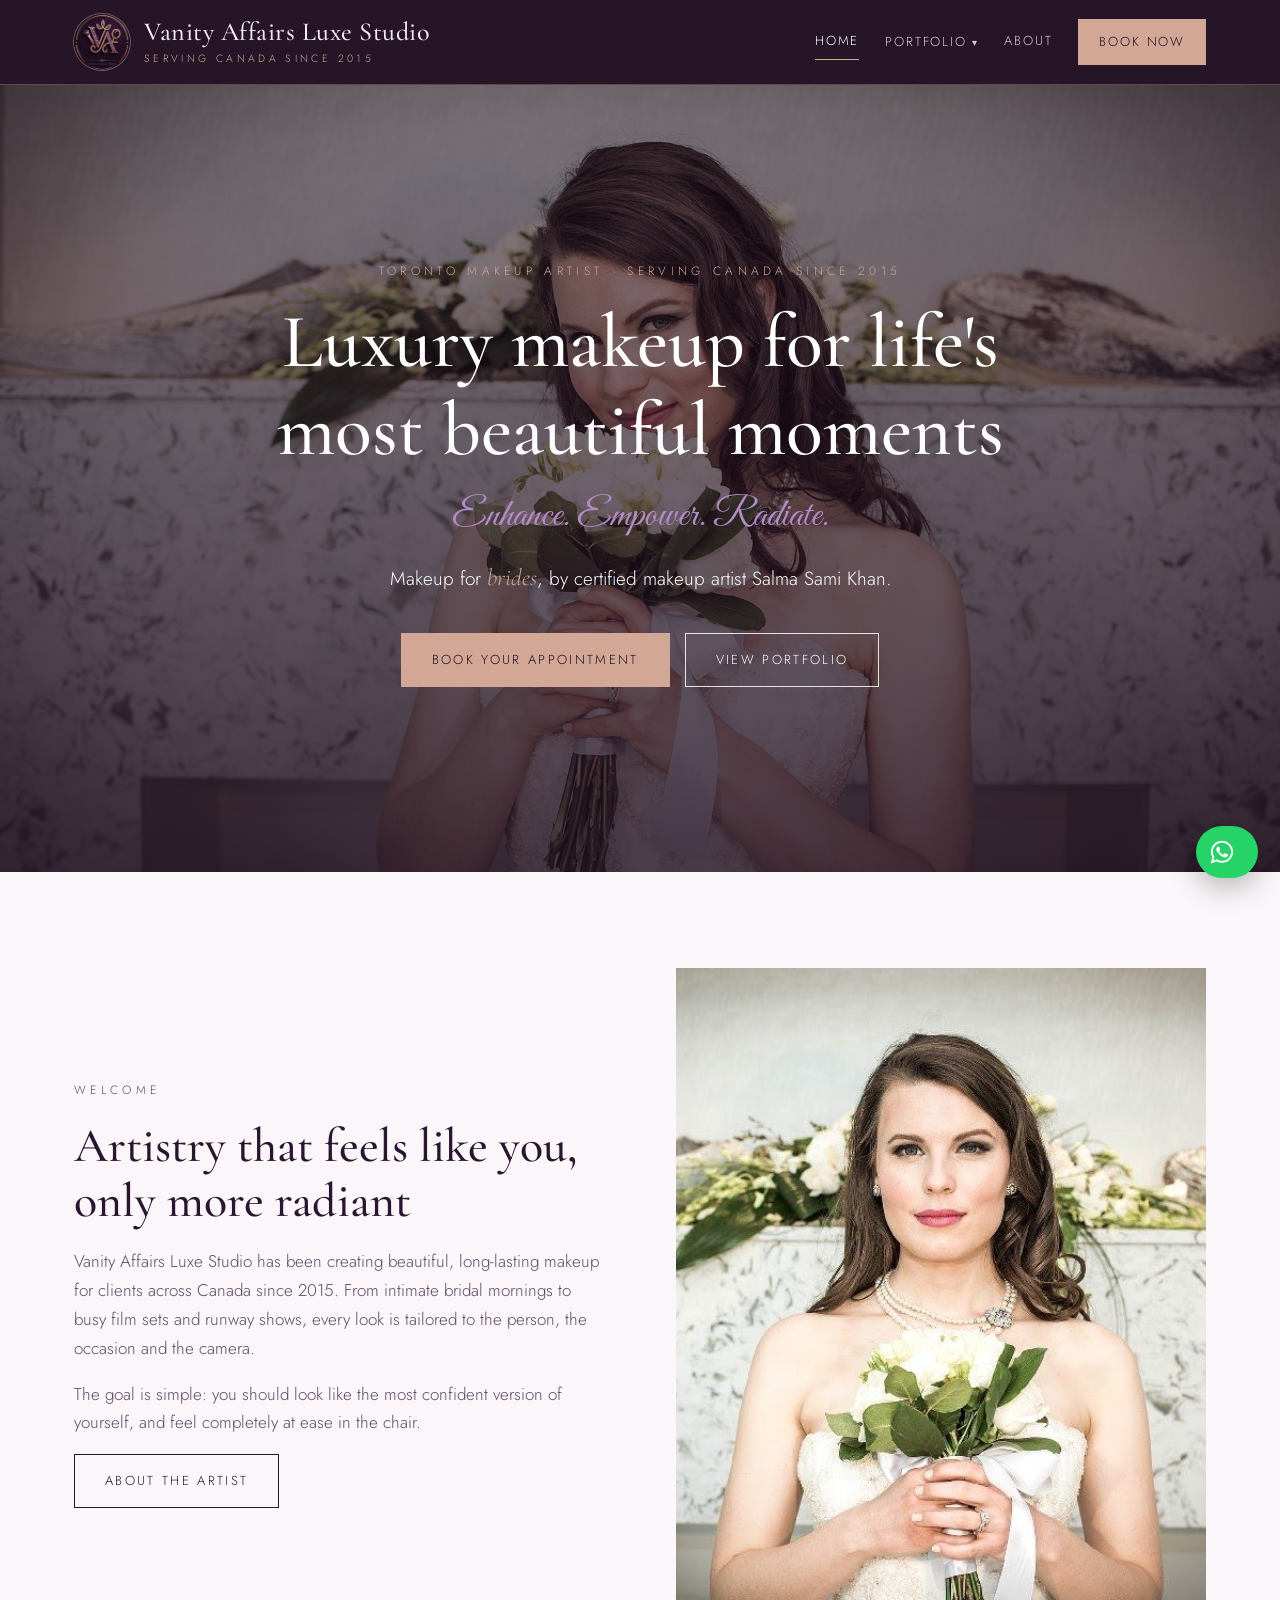
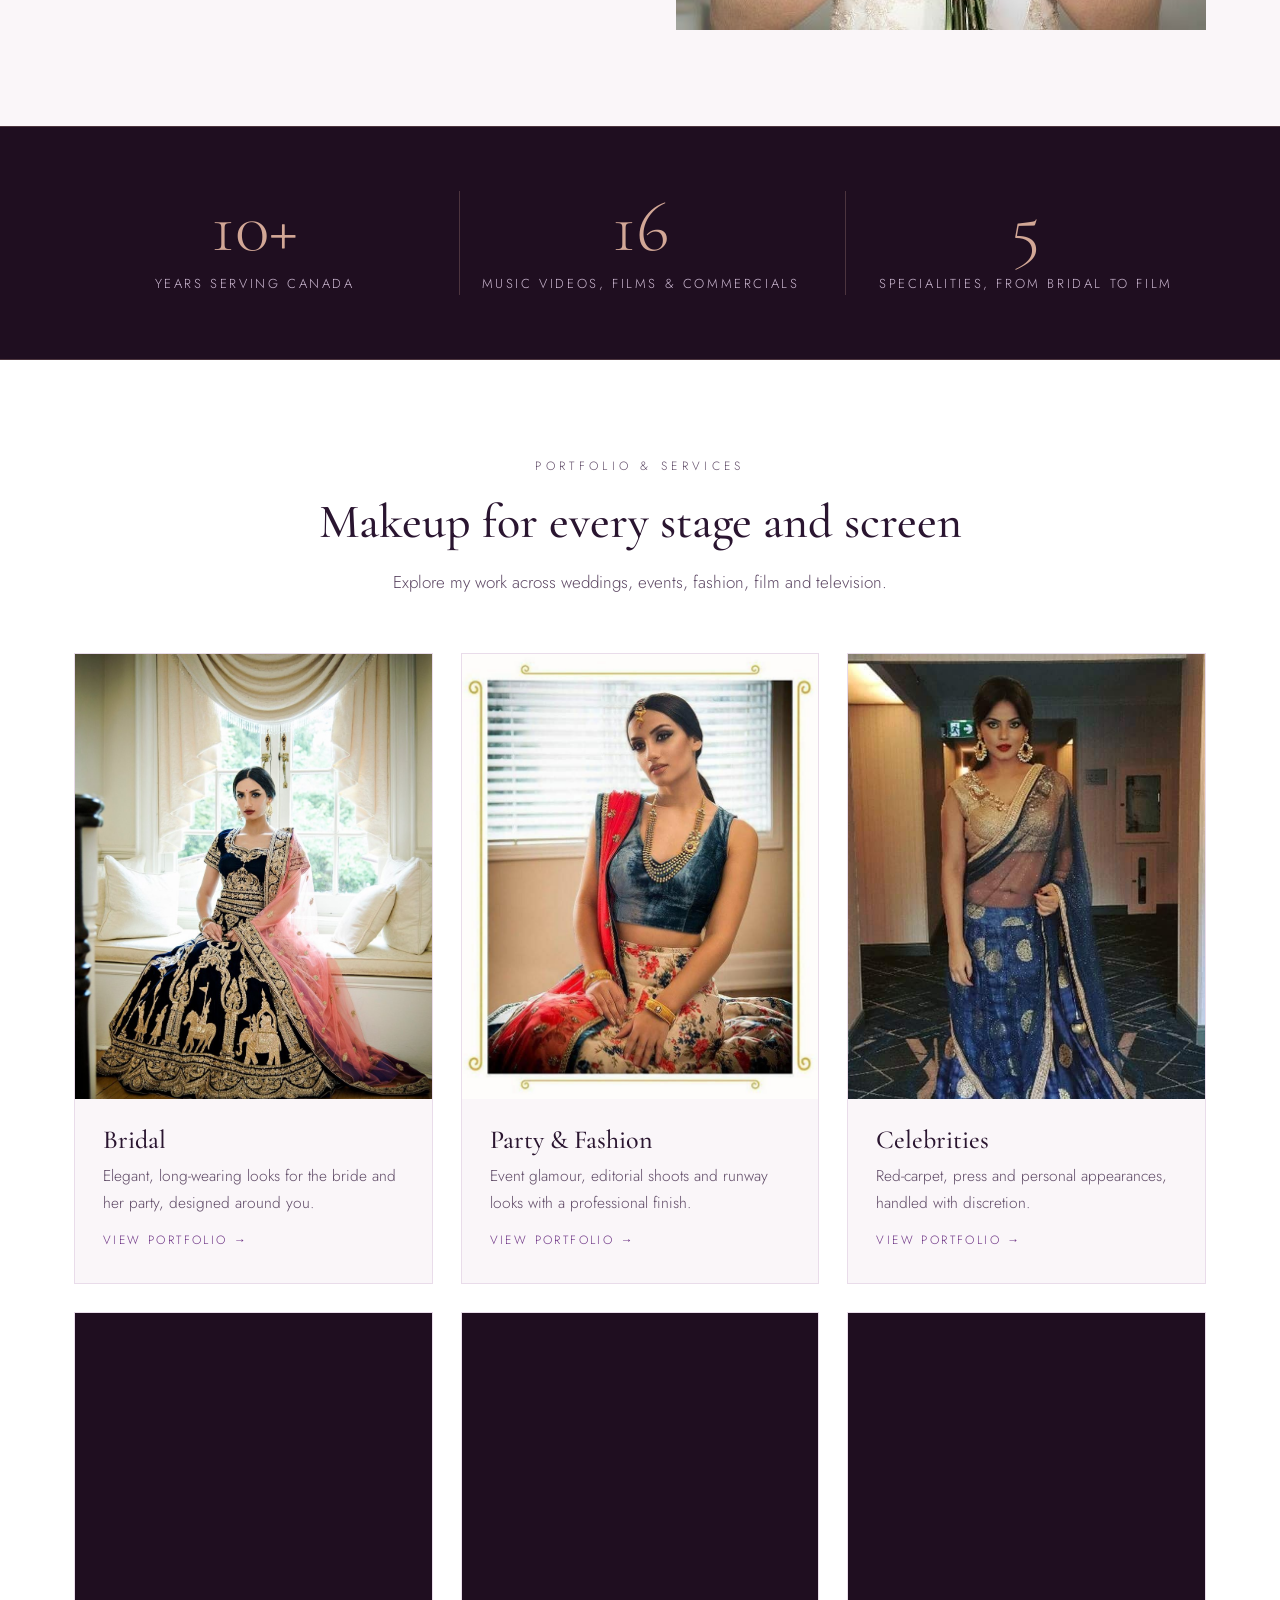
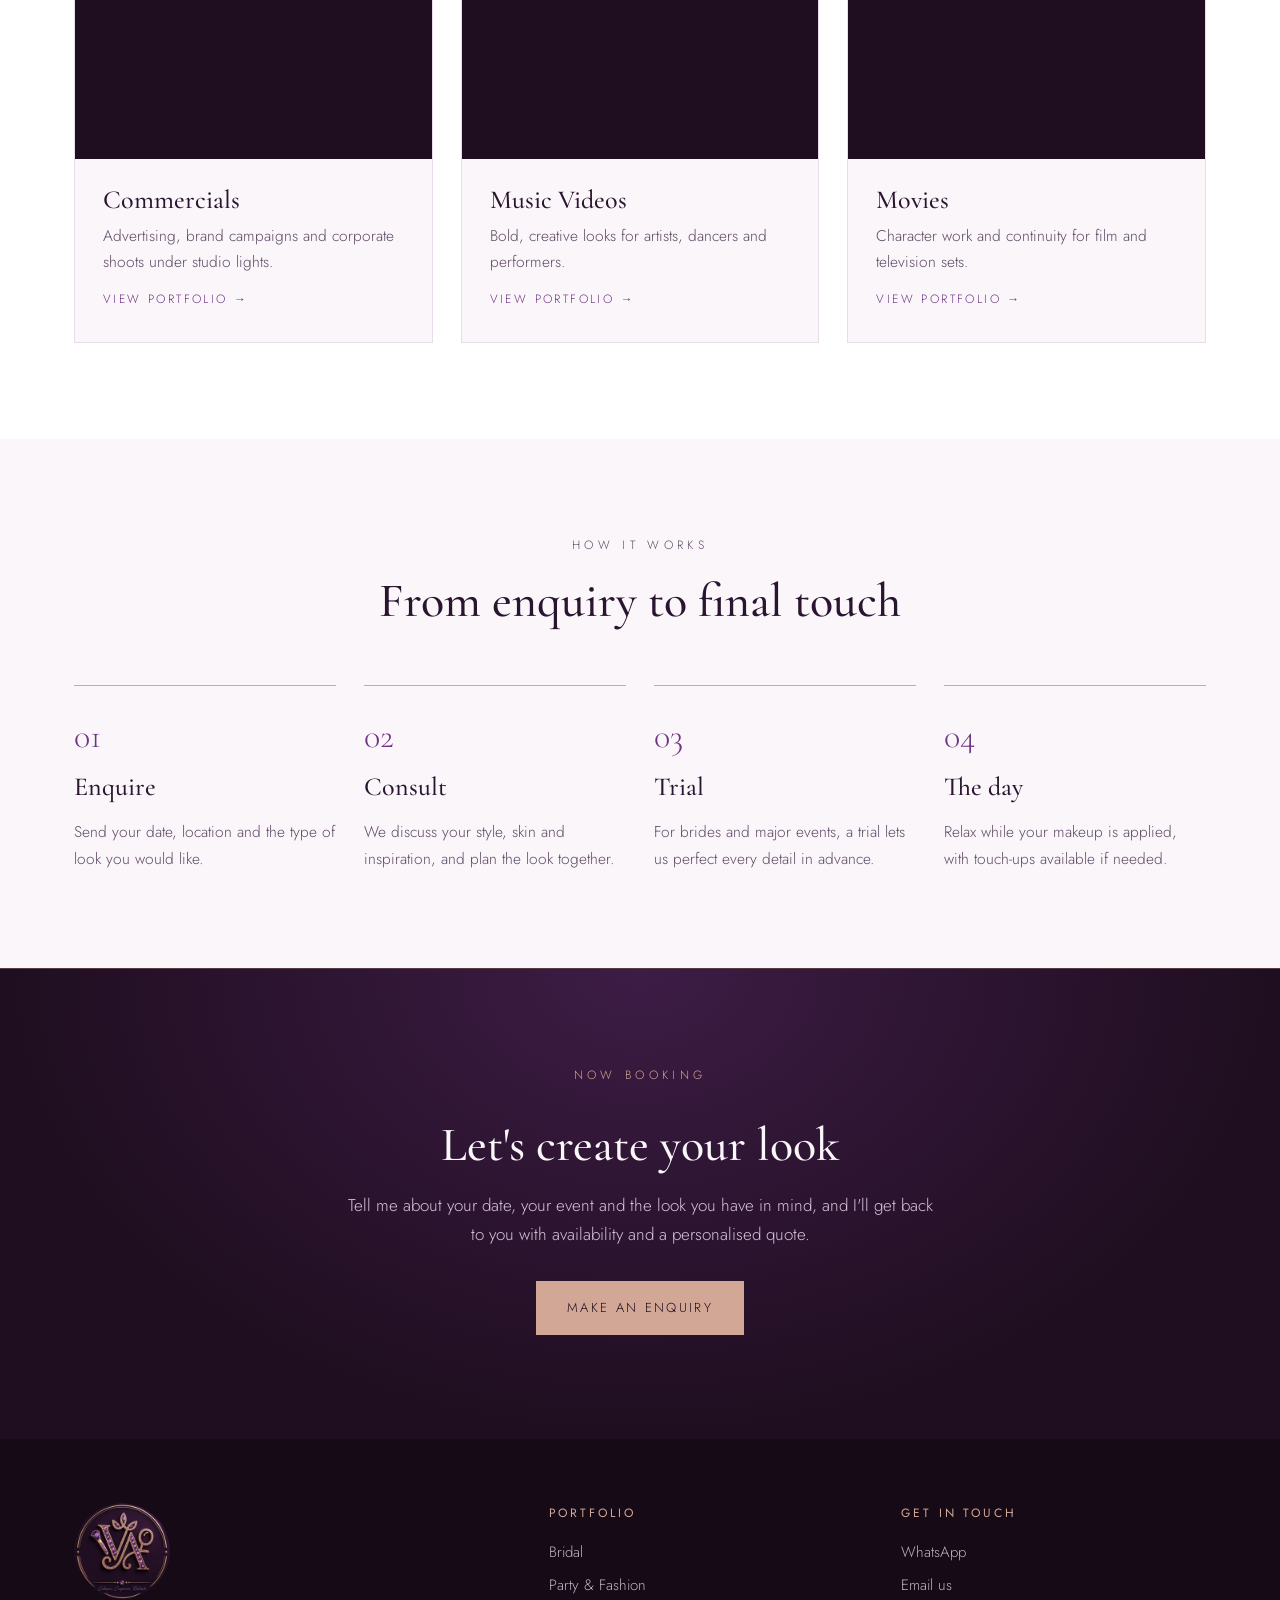
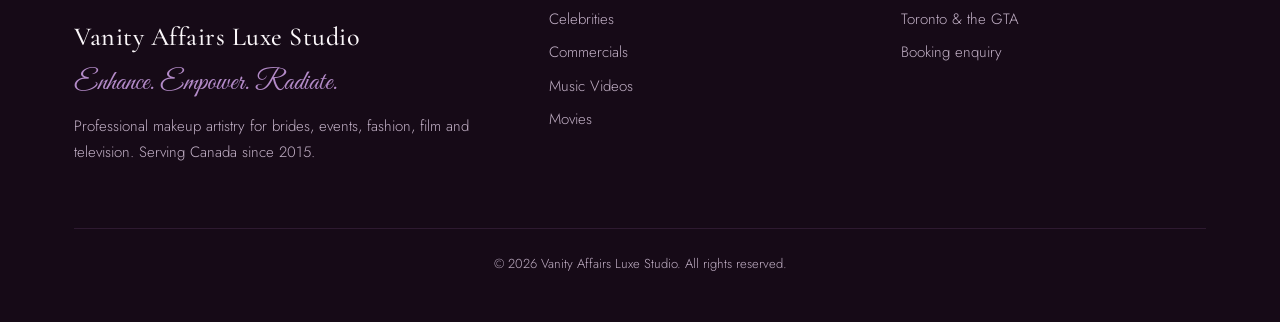
==== commit 9b24a011: "Add interactive layer: hero motion, scroll reveals, stats counters, gallery lightbox, floating Whats" ====
--- a/index.html
+++ b/index.html
@@ -15,7 +15,7 @@
 <link rel="apple-touch-icon" href="assets/apple-touch-icon.png">
 <meta property="og:image" content="assets/logo-full.jpg">
 <meta name="theme-color" content="#1f0e20">
-<link rel="stylesheet" href="assets/style.css?v=6815eaf3">
+<link rel="stylesheet" href="assets/style.css?v=59b339c5">
 </head>
 <body>
 <header class="site-header">
@@ -47,12 +47,13 @@
   </div>
 </header>
 <main>
-<section class="hero" style="background-image: linear-gradient(180deg, rgba(31,14,32,.50), rgba(31,14,32,.78)), url(images/home/hero.jpg)">
+<section class="hero has-bg">
+  <div class="hero-bg" style="background-image: url(images/home/hero.jpg)"></div>
   <div class="hero-inner">
     <p class="eyebrow">Toronto Makeup Artist · Serving Canada Since 2015</p>
     <h1>Luxury makeup for life's most beautiful moments</h1>
     <p class="script">Enhance. Empower. Radiate.</p>
-    <p class="lead">Bridal, fashion, film and television makeup by certified makeup artist Salma Sami Khan.</p>
+    <p class="lead">Makeup for <span class="rotator" data-words="brides|red carpets|runways|film sets|music videos|celebrations">brides</span>, by certified makeup artist Salma Sami Khan.</p>
     <a class="btn" href="contact.html">Book your appointment</a>
     <a class="btn btn-ghost" href="#portfolio">View portfolio</a>
   </div>
@@ -68,6 +69,14 @@
       <a class="btn btn-ghost" href="about.html">About the artist</a>
     </div>
     <div class="photo"><img src="images/bridal/02.jpg" alt="Bride with soft glam makeup holding a white bouquet" loading="lazy"></div>
+  </div>
+</section>
+
+<section class="stats">
+  <div class="wrap stats-grid">
+    <div class="stat"><span class="num" data-count="11">11</span><span class="plus">+</span><p>Years serving Canada</p></div>
+    <div class="stat"><span class="num" data-count="17">17</span><p>Music videos, films &amp; commercials</p></div>
+    <div class="stat"><span class="num" data-count="6">6</span><p>Specialities, from bridal to film</p></div>
   </div>
 </section>
 
@@ -164,6 +173,9 @@
     <p class="copyright">© <span id="year">2026</span> Vanity Affairs Luxe Studio. All rights reserved.</p>
   </div>
 </footer>
+<a class="js-wa wa-float" href="contact.html" data-a="16479" data-b="221139" target="_blank" rel="noopener"><svg viewBox="0 0 32 32" width="28" height="28" aria-hidden="true"><path fill="currentColor" d="M16 3C9 3 3.3 8.6 3.3 15.6c0 2.4.7 4.7 1.9 6.7L3 29l6.9-2.2a12.8 12.8 0 0 0 6.1 1.5c7 0 12.7-5.6 12.7-12.6S23 3 16 3zm0 23c-2 0-3.9-.5-5.5-1.5l-.4-.2-4.1 1.3 1.3-4-.3-.4a10.3 10.3 0 0 1-1.6-5.6C5.4 9.9 10.2 5.3 16 5.3s10.6 4.6 10.6 10.3S21.8 26 16 26zm5.8-7.7c-.3-.2-1.9-.9-2.2-1s-.5-.2-.7.2-.8 1-1 1.2-.4.2-.7.1a8.7 8.7 0 0 1-4.3-3.7c-.3-.6.3-.5 1-1.7.1-.2 0-.4 0-.6l-1-2.4c-.3-.6-.5-.5-.7-.5h-.6c-.2 0-.6.1-.9.4s-1.2 1.1-1.2 2.7 1.2 3.1 1.4 3.4c.2.2 2.3 3.5 5.6 4.9 2.1.9 2.9 1 4 .8.6-.1 1.9-.8 2.2-1.5.3-.8.3-1.4.2-1.5-.1-.2-.3-.3-.6-.4z"/></svg><span>Chat on WhatsApp</span></a>
+<button class="to-top" aria-label="Back to top">↑</button>
+<script src="assets/site.js?v=59b339c5" defer></script>
 <script>
   document.getElementById('year').textContent = new Date().getFullYear();
   const msg = encodeURIComponent("Hi! I found Vanity Affairs Luxe Studio online and I'd like to ask about booking.");
--- a/assets/style.css
+++ b/assets/style.css
@@ -344,3 +344,140 @@
   .brand-tag { font-size: 9px; letter-spacing: .22em; }
   .hero .script { font-size: 32px; }
 }
+
+/* =========================================================
+   Interactive layer
+   ========================================================= */
+/* Header shrinks on scroll */
+.site-header, .header-inner, .brand-logo { transition: height .35s ease, width .35s ease, box-shadow .35s ease, background .35s ease; }
+.site-header.scrolled { box-shadow: 0 10px 30px rgba(20, 6, 22, .35); }
+.site-header.scrolled .header-inner { height: 66px; }
+.site-header.scrolled .brand-logo { width: 44px; height: 44px; }
+
+/* Hero: slow cinematic zoom + entrance */
+.hero.has-bg { position: relative; overflow: hidden; background: var(--plum); }
+.hero-bg {
+  position: absolute; inset: -2%; background-size: cover; background-position: center;
+  animation: kenburns 22s ease-in-out infinite alternate;
+}
+.hero.has-bg::before {
+  content: ""; position: absolute; inset: 0; z-index: 1;
+  background: linear-gradient(180deg, rgba(31,14,32,.50), rgba(31,14,32,.80));
+}
+.hero-inner { position: relative; z-index: 2; }
+@keyframes kenburns { from { transform: scale(1); } to { transform: scale(1.12) translate(-1%, -1.5%); } }
+.hero-inner > * { opacity: 0; transform: translateY(22px); animation: rise .9s cubic-bezier(.2,.7,.2,1) forwards; }
+.hero-inner > *:nth-child(1) { animation-delay: .15s; }
+.hero-inner > *:nth-child(2) { animation-delay: .35s; }
+.hero-inner > *:nth-child(3) { animation-delay: .6s; }
+.hero-inner > *:nth-child(4) { animation-delay: .8s; }
+.hero-inner > *:nth-child(5), .hero-inner > *:nth-child(6) { animation-delay: 1s; }
+@keyframes rise { to { opacity: 1; transform: none; } }
+.rotator {
+  display: inline-block; color: var(--rosegold); font-family: var(--serif); font-style: italic; font-size: 1.25em;
+  transition: opacity .45s ease, transform .45s ease;
+}
+.rotator.out { opacity: 0; transform: translateY(-10px); }
+
+/* Shimmer sweep on rose-gold buttons */
+.btn { position: relative; overflow: hidden; }
+.btn::after {
+  content: ""; position: absolute; top: 0; left: -120%; width: 60%; height: 100%;
+  background: linear-gradient(110deg, transparent, rgba(255,255,255,.45), transparent);
+  transition: left .7s ease;
+}
+.btn:hover::after { left: 140%; }
+
+/* Reveal on scroll */
+.reveal { opacity: 0; transform: translateY(34px); transition: opacity .9s ease, transform .9s cubic-bezier(.2,.7,.2,1); }
+.reveal.in { opacity: 1; transform: none; }
+
+/* Cards: 3D tilt + rose-gold frame on hover */
+#portfolio .cards { perspective: 1200px; }
+.card { transition: transform .25s ease, box-shadow .35s ease; transform-style: preserve-3d; position: relative; }
+.card::before {
+  content: ""; position: absolute; inset: 10px; z-index: 2; pointer-events: none;
+  border: 1px solid rgba(210,167,150,0); transition: border-color .4s ease, inset .4s ease;
+}
+.card:hover::before { border-color: rgba(210,167,150,.9); inset: 14px; }
+.card:hover { box-shadow: 0 26px 50px rgba(46,21,51,.18); }
+
+/* Stats band */
+.stats { background: var(--plum); color: #f4e9f1; padding: 64px 0; border-top: 1px solid rgba(210,167,150,.25); border-bottom: 1px solid rgba(210,167,150,.25); }
+.stats-grid { display: grid; grid-template-columns: repeat(3, 1fr); text-align: center; gap: 24px; }
+.stat .num, .stat .plus { font-family: var(--serif); font-size: clamp(48px, 6vw, 72px); color: var(--rosegold); line-height: 1; }
+.stat p { margin: 10px 0 0; font-size: 13px; letter-spacing: .2em; text-transform: uppercase; color: #cdb9d2; }
+.stat + .stat { border-left: 1px solid rgba(210,167,150,.25); }
+
+/* Gallery tiles: zoom cue */
+.photo.zoomable { cursor: zoom-in; }
+.photo.zoomable::after {
+  content: "+"; position: absolute; right: 14px; bottom: 14px; width: 38px; height: 38px;
+  display: grid; place-items: center; border-radius: 50%; font-size: 22px;
+  background: rgba(31,14,32,.7); color: var(--rosegold); opacity: 0; transform: scale(.8);
+  transition: opacity .3s, transform .3s;
+}
+.photo.zoomable:hover::after, .photo.zoomable:focus-visible::after { opacity: 1; transform: none; }
+.photo.zoomable:focus-visible { outline: 2px solid var(--rosegold); outline-offset: 3px; }
+.photo.zoomable img { transition: transform .6s ease, filter .6s ease; }
+.photo.zoomable:hover img { transform: scale(1.06); filter: saturate(1.08); }
+
+/* Lightbox */
+.lightbox {
+  position: fixed; inset: 0; z-index: 200; display: flex; align-items: center; justify-content: center;
+  background: rgba(20, 6, 22, .94); opacity: 0; visibility: hidden; transition: opacity .35s, visibility .35s;
+}
+.lightbox.open { opacity: 1; visibility: visible; }
+.lightbox figure { margin: 0; max-width: 88vw; max-height: 88vh; text-align: center; }
+.lightbox img {
+  max-width: 88vw; max-height: 82vh; object-fit: contain; margin: 0 auto;
+  opacity: 0; transform: scale(.97); transition: opacity .35s, transform .35s; box-shadow: 0 30px 80px rgba(0,0,0,.5);
+}
+.lightbox img.loaded { opacity: 1; transform: none; }
+.lightbox figcaption { color: var(--rosegold); font-size: 13px; letter-spacing: .25em; margin-top: 14px; }
+.lightbox button {
+  position: absolute; background: none; border: 0; color: #f4e9f1; cursor: pointer; font-size: 48px; line-height: 1;
+  width: 60px; height: 60px; display: grid; place-items: center; transition: color .2s;
+}
+.lightbox button:hover { color: var(--rosegold); }
+.lb-close { top: 16px; right: 20px; font-size: 40px !important; }
+.lb-prev { left: 12px; top: 50%; transform: translateY(-50%); }
+.lb-next { right: 12px; top: 50%; transform: translateY(-50%); }
+
+/* Floating WhatsApp button */
+.wa-float {
+  position: fixed; right: 22px; bottom: 22px; z-index: 90;
+  display: flex; align-items: center; gap: 10px; text-decoration: none;
+  background: #25d366; color: #fff; border-radius: 40px; padding: 12px;
+  box-shadow: 0 10px 28px rgba(0,0,0,.25); transition: padding .3s, transform .3s;
+  animation: pulse 2.6s ease-out 3s 3;
+}
+.wa-float span { max-width: 0; overflow: hidden; white-space: nowrap; font-size: 14px; letter-spacing: .04em; transition: max-width .4s ease; }
+.wa-float:hover { padding-right: 20px; transform: translateY(-2px); }
+.wa-float:hover span { max-width: 180px; }
+@keyframes pulse { 0% { box-shadow: 0 0 0 0 rgba(37,211,102,.55); } 100% { box-shadow: 0 0 0 18px rgba(37,211,102,0); } }
+
+/* Back to top */
+.to-top {
+  position: fixed; right: 30px; bottom: 92px; z-index: 89; width: 40px; height: 40px; border-radius: 50%;
+  border: 1px solid var(--rosegold); background: var(--plum); color: var(--rosegold); cursor: pointer; font-size: 18px;
+  opacity: 0; visibility: hidden; transform: translateY(10px); transition: all .3s;
+}
+.to-top.show { opacity: 1; visibility: visible; transform: none; }
+.to-top:hover { background: var(--rosegold); color: var(--plum); }
+
+@media (max-width: 600px) {
+  .stats-grid { grid-template-columns: 1fr; gap: 34px; }
+  .stat + .stat { border-left: 0; border-top: 1px solid rgba(210,167,150,.25); padding-top: 30px; }
+  .wa-float { right: 16px; bottom: 16px; }
+  .to-top { right: 22px; bottom: 82px; }
+  .lb-prev, .lb-next { display: none !important; }
+}
+
+/* Respect visitors who prefer less motion */
+@media (prefers-reduced-motion: reduce) {
+  .hero-bg, .wa-float { animation: none; }
+  .hero-inner > * { animation: none; opacity: 1; transform: none; }
+  .reveal { opacity: 1; transform: none; transition: none; }
+  * { scroll-behavior: auto !important; }
+}
